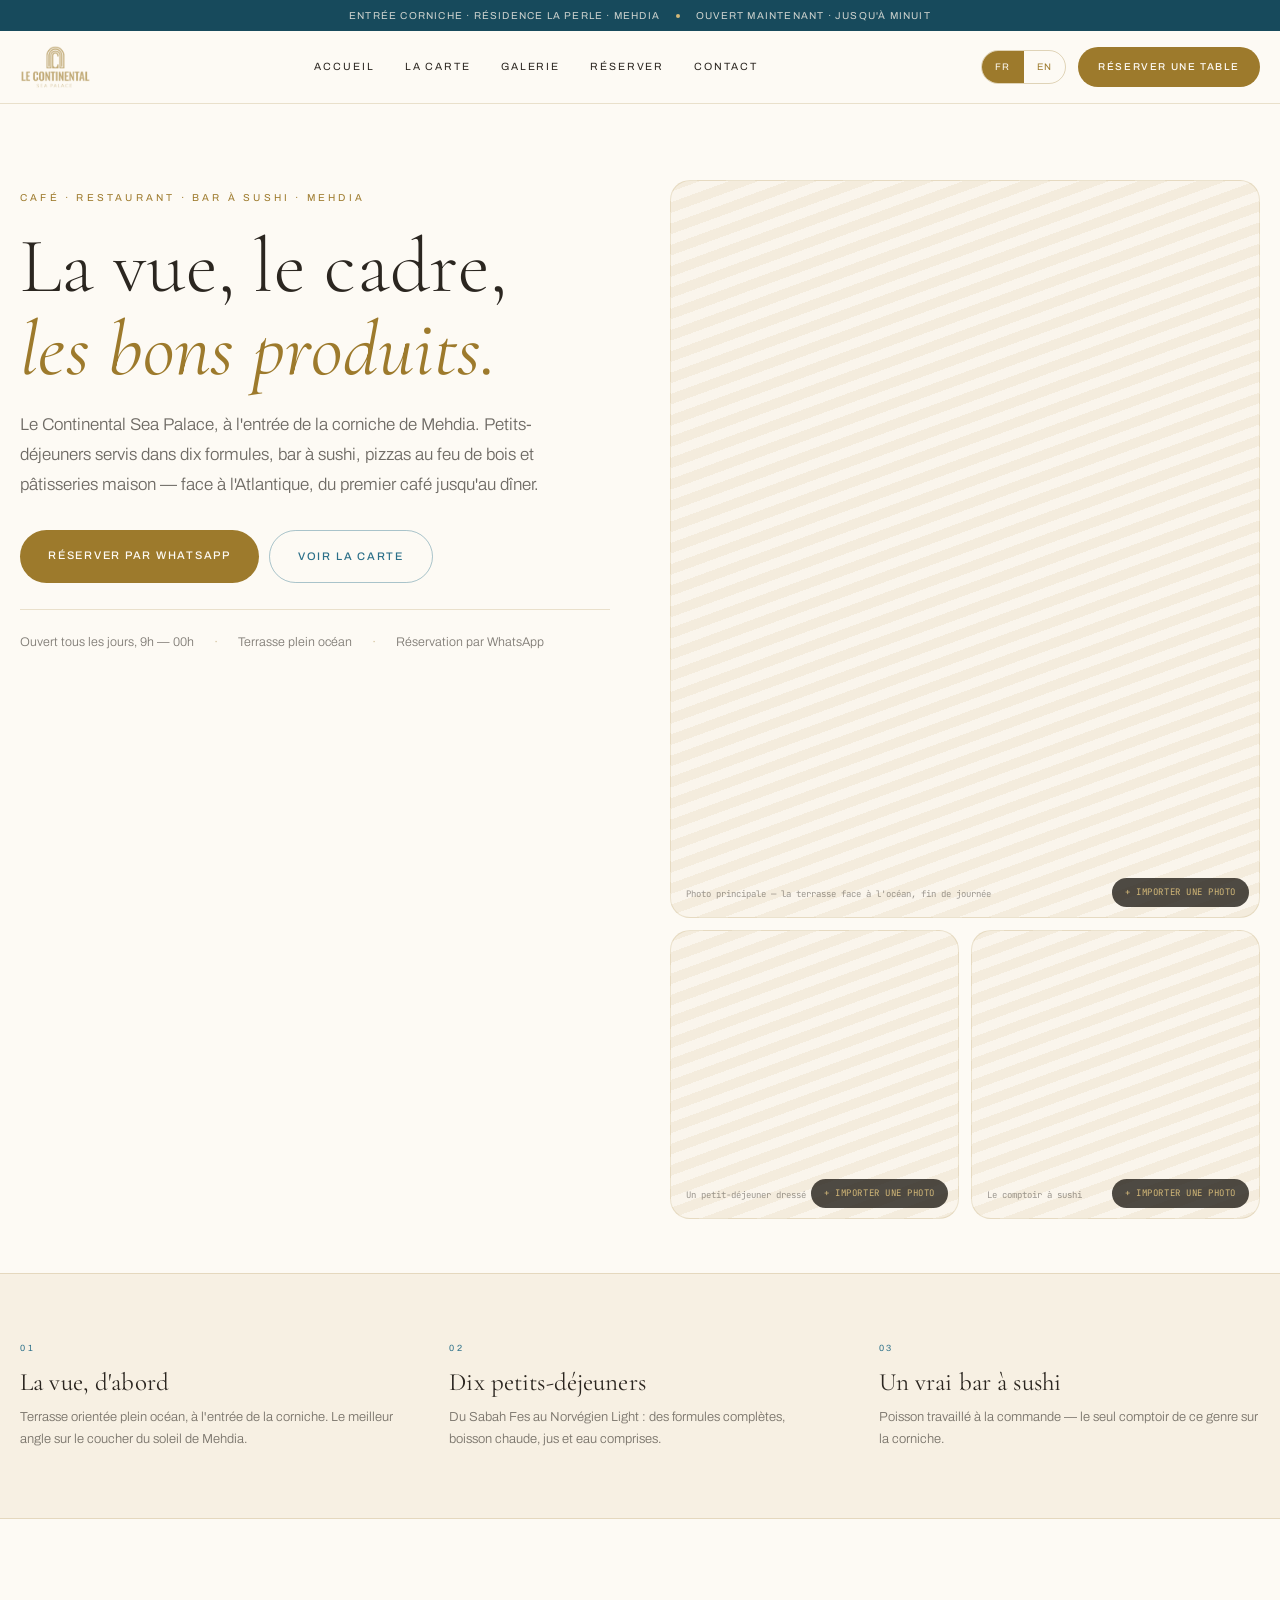
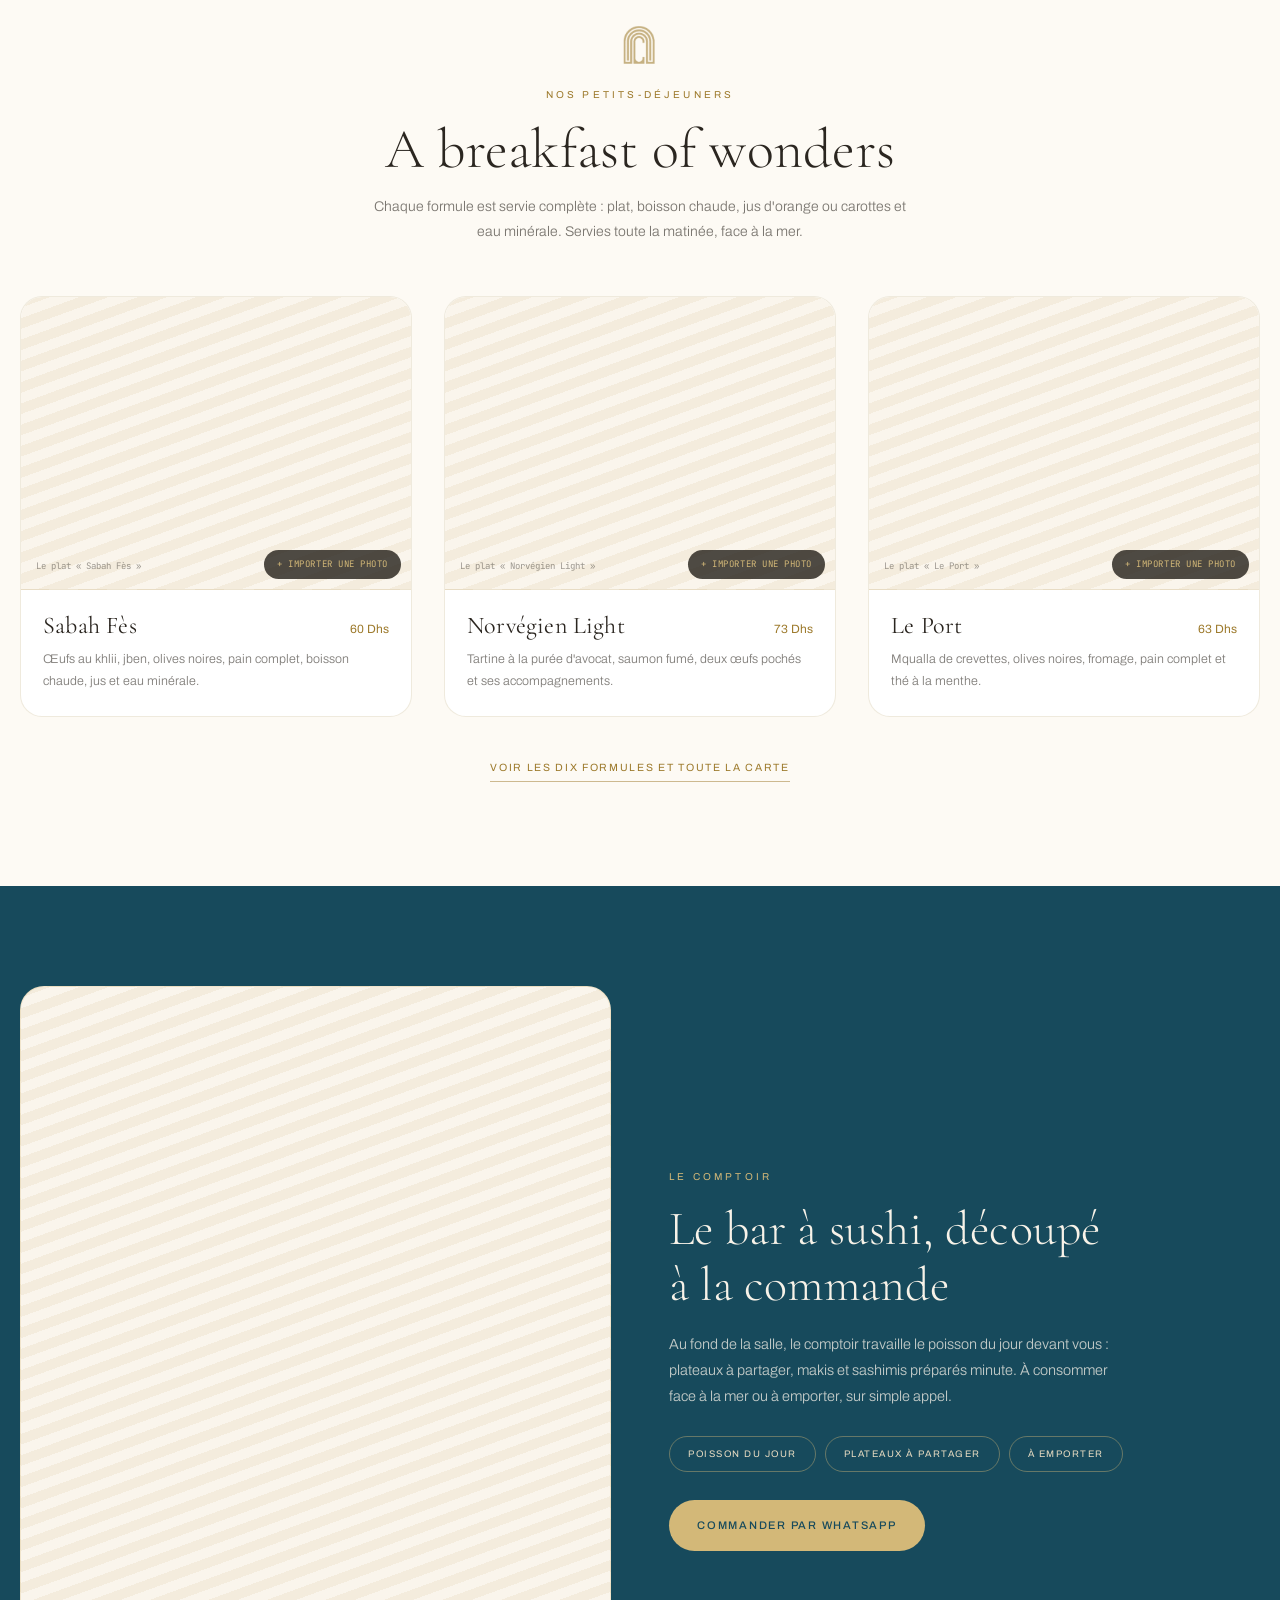
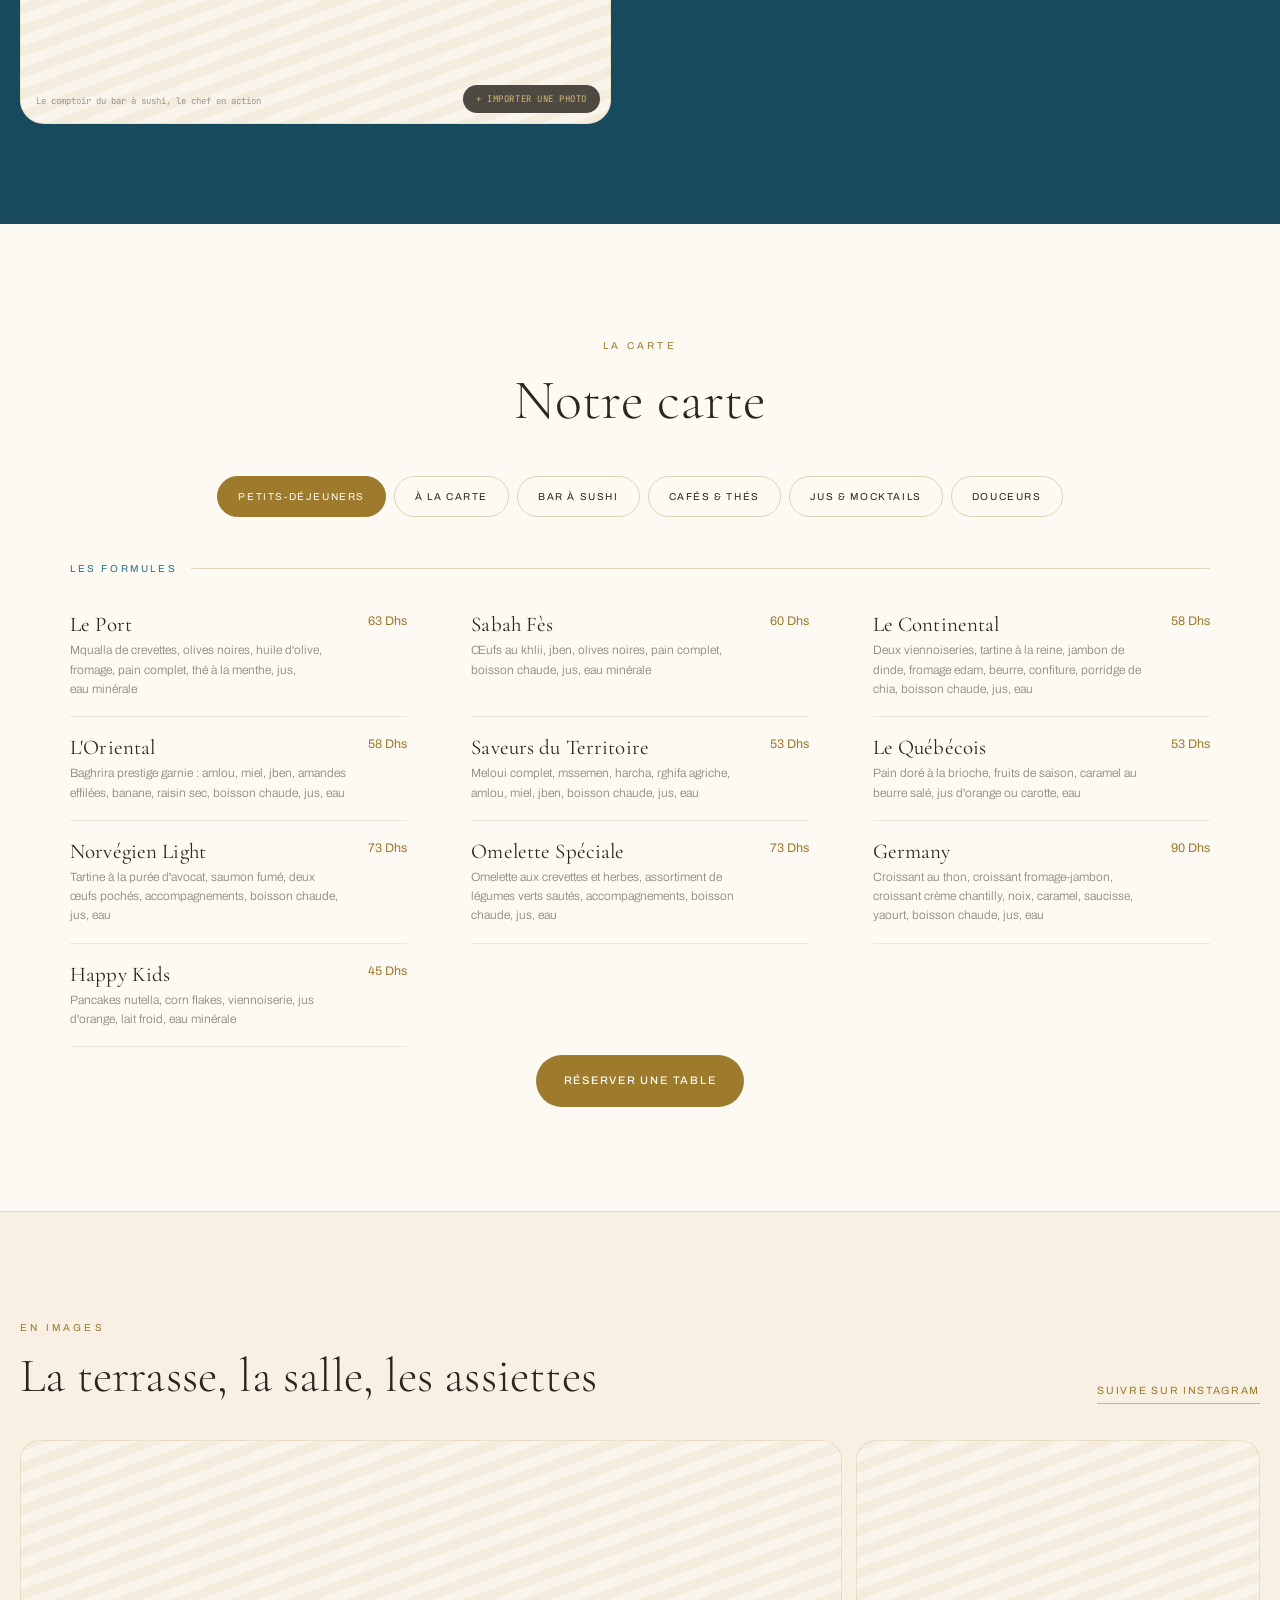
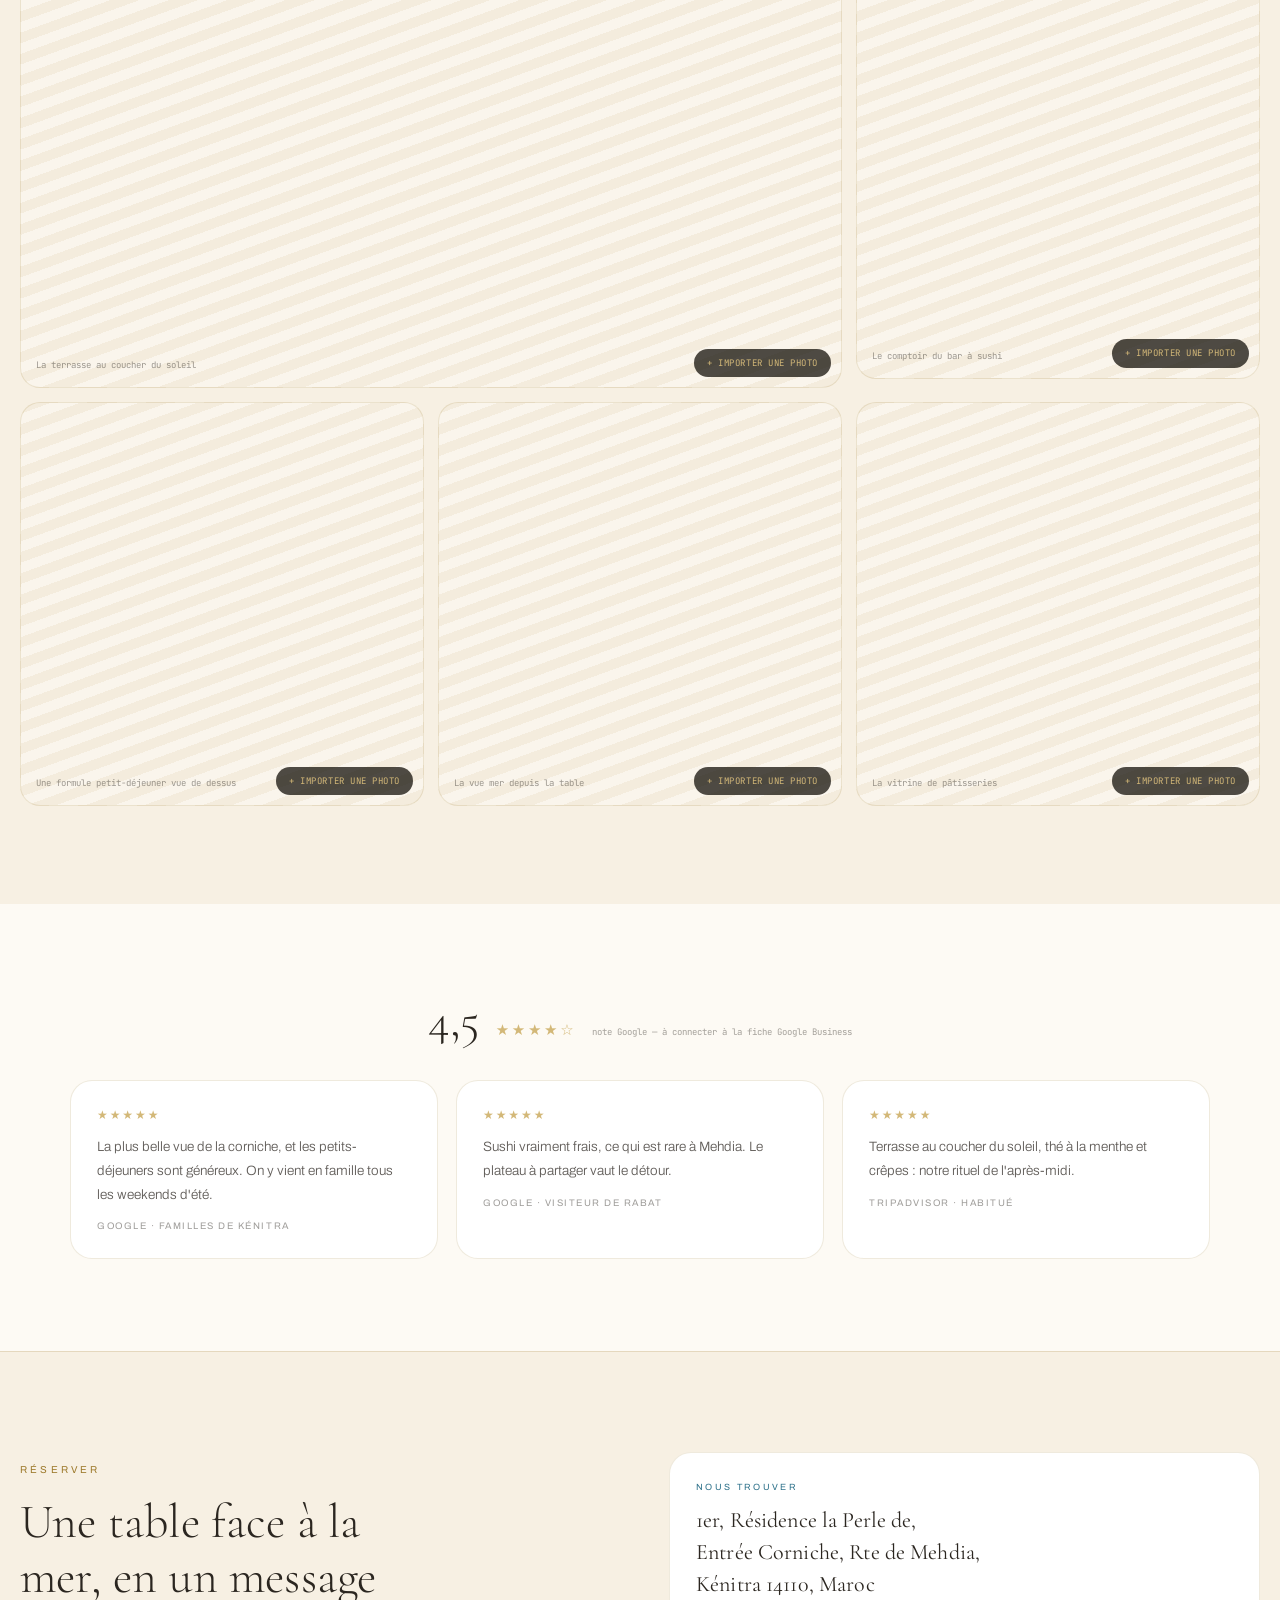
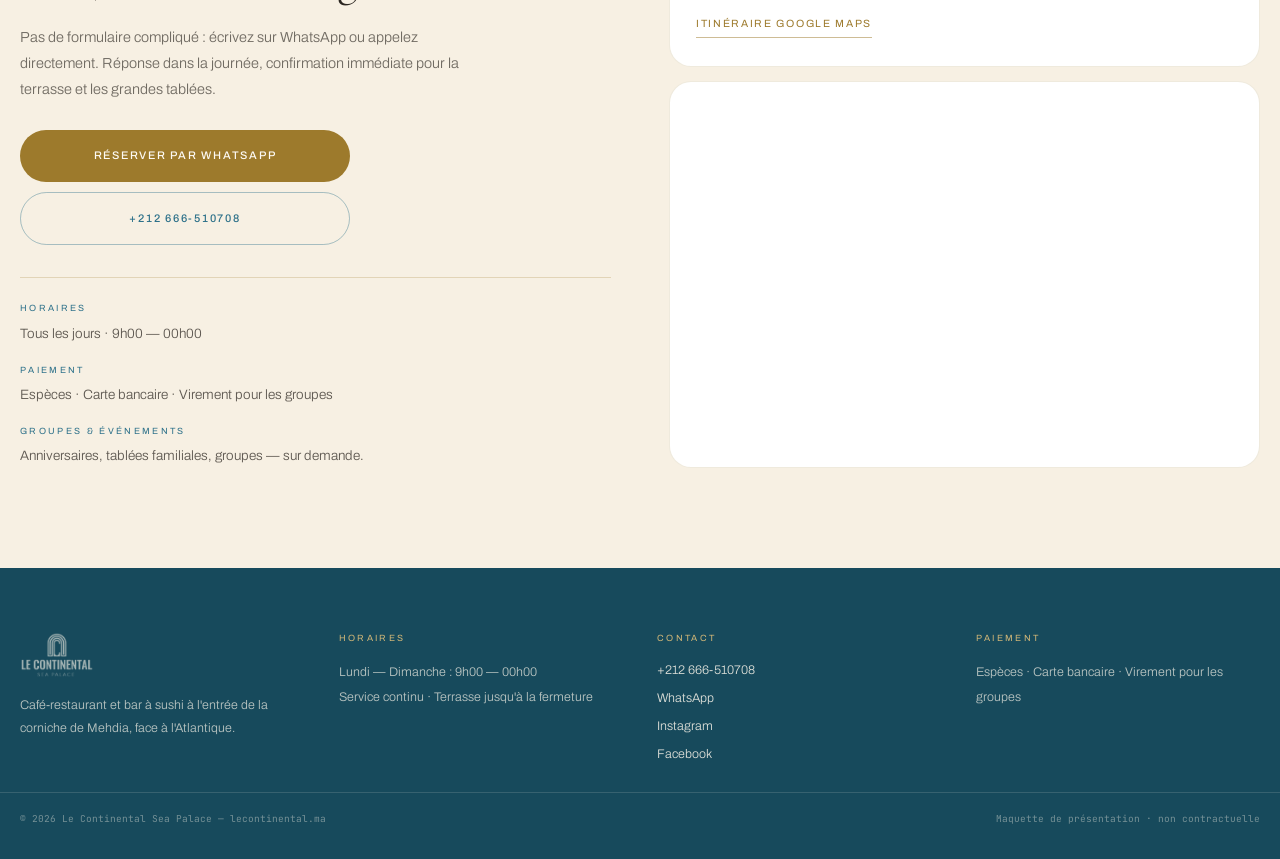
==== index.html @ db5ca29e "Add files via upload" ====
<!doctype html>
<html lang="fr" data-lang="fr">
<head>
<meta charset="utf-8">
<meta name="viewport" content="width=device-width, initial-scale=1">
<title>Le Continental Sea Palace — Restaurant &amp; bar à sushi, corniche de Mehdia</title>
<meta name="description" content="Café-restaurant et bar à sushi face à l'Atlantique, à l'entrée de la corniche de Mehdia (Kénitra). Dix formules petit-déjeuner, sushis, pizzas et pâtisseries maison. Réservation par WhatsApp ou téléphone.">
<link rel="canonical" href="https://lecontinental.ma/">
<link rel="alternate" hreflang="fr" href="https://lecontinental.ma/">
<link rel="alternate" hreflang="en" href="https://lecontinental.ma/en/">
<link rel="alternate" hreflang="x-default" href="https://lecontinental.ma/">

<link rel="icon" type="image/png" sizes="32x32" href="favicon-32.png">
<link rel="icon" type="image/png" sizes="16x16" href="favicon-16.png">
<link rel="apple-touch-icon" href="apple-touch-icon.png">

<meta property="og:type" content="website">
<meta property="og:site_name" content="Le Continental Sea Palace">
<meta property="og:title" content="Le Continental Sea Palace — Restaurant &amp; bar à sushi, corniche de Mehdia">
<meta property="og:description" content="Café-restaurant et bar à sushi face à l'Atlantique, à l'entrée de la corniche de Mehdia (Kénitra). Dix formules petit-déjeuner, sushis, pizzas et pâtisseries maison. Réservation par WhatsApp ou téléphone.">
<meta property="og:image" content="https://lecontinental.ma/og.jpg">
<meta property="og:image:width" content="1200">
<meta property="og:image:height" content="630">
<meta property="og:url" content="https://lecontinental.ma/">
<meta property="og:locale" content="fr_FR">
<meta name="twitter:card" content="summary_large_image">

<link rel="preconnect" href="https://fonts.googleapis.com">
<link rel="preconnect" href="https://fonts.gstatic.com" crossorigin>
<link href="https://fonts.googleapis.com/css2?family=Cormorant+Garamond:ital,wght@0,300;0,400;0,500;0,600;1,300;1,400&family=Archivo:wght@300;400;500;600&family=JetBrains+Mono:wght@400&display=swap" rel="stylesheet">

<link rel="stylesheet" href="css/style.css">

<script type="application/ld+json">{"@context":"https://schema.org","@type":"Restaurant","name":"Le Continental Sea Palace","image":"https://lecontinental.ma/og.jpg","telephone":"+212666510708","priceRange":"$$","servesCuisine":["Marocaine","Japonaise","Internationale"],"address":{"@type":"PostalAddress","streetAddress":"1er, Résidence la Perle de, Entrée Corniche, Rte de Mehdia","addressLocality":"Kénitra","postalCode":"14110","addressCountry":"MA"},"openingHoursSpecification":{"@type":"OpeningHoursSpecification","dayOfWeek":["Monday","Tuesday","Wednesday","Thursday","Friday","Saturday","Sunday"],"opens":"09:00","closes":"00:00"},"sameAs":["https://www.instagram.com/lecontinentalseapalace/","https://www.facebook.com/"],"hasMenu":"https://lecontinental.ma/#carte","url":"https://lecontinental.ma/"}</script>
</head>
<body>

<div class="topbar">
  <span>Entrée Corniche · Résidence la Perle · Mehdia</span>
  <span class="dot" aria-hidden="true"></span>
  <span id="open-badge">Tous les jours · 9h00 — 00h00</span>
</div>

<header class="site-header">
  <div class="wrap header-inner">
    <a href="#top" class="logo-link"><img src="assets/logo-lockup-gold.png" alt="Le Continental Sea Palace" width="220" height="44" class="logo-img"></a>
    <nav class="nav-desktop" aria-label="Navigation principale">
      <a href="#top">Accueil</a>
      <a href="#carte">La carte</a>
      <a href="#galerie">Galerie</a>
      <a href="#reservation">Réserver</a>
      <a href="#contact">Contact</a>
    </nav>
    <div class="header-actions">
      <div class="lang-switch" role="group" aria-label="Langue">
        <a href="/" class="lang-btn active" aria-current="page">FR</a>
        <a href="/en/" class="lang-btn">EN</a>
      </div>
      <a href="https://wa.me/212666510708?text=Bonjour%2C%20je%20souhaite%20r%C3%A9server%20une%20table%20au%20Continental%20Sea%20Palace." target="_blank" rel="noopener" class="btn btn-primary cta-desktop">Réserver une table</a>
      <button type="button" class="burger" id="burger-btn" aria-label="Menu" aria-expanded="false" aria-controls="mobile-nav">≡</button>
    </div>
  </div>
  <nav id="mobile-nav" class="mobile-nav" aria-label="Navigation mobile" hidden>
    <a href="#top" class="mobile-link">Accueil</a>
    <a href="#carte" class="mobile-link">La carte</a>
    <a href="#galerie" class="mobile-link">Galerie</a>
    <a href="#reservation" class="mobile-link">Réserver</a>
    <a href="#contact" class="mobile-link">Contact</a>
  </nav>
</header>
<main>

<section id="top" class="hero">
  <div class="wrap hero-grid">
    <div class="hero-copy">
      <p class="kicker">Café · Restaurant · Bar à sushi · Mehdia</p>
      <h1><span>La vue, le cadre,</span> <em>les bons produits.</em></h1>
      <p class="hero-sub">Le Continental Sea Palace, à l'entrée de la corniche de Mehdia. Petits-déjeuners servis dans dix formules, bar à sushi, pizzas au feu de bois et pâtisseries maison — face à l'Atlantique, du premier café jusqu'au dîner.</p>
      <div class="hero-ctas">
        <a href="https://wa.me/212666510708?text=Bonjour%2C%20je%20souhaite%20r%C3%A9server%20une%20table%20au%20Continental%20Sea%20Palace." target="_blank" rel="noopener" class="btn btn-primary">Réserver par WhatsApp</a>
        <a href="#carte" class="btn btn-ghost">Voir la carte</a>
      </div>
      <div class="hero-facts">
        <span>Ouvert tous les jours, 9h — 00h</span><span class="sep">·</span><span>Terrasse plein océan</span><span class="sep">·</span><span>Réservation par WhatsApp</span>
      </div>
    </div>
    <div class="hero-media">
      <div class="media-slot hero-media-main" style="aspect-ratio:4/5" data-slot-key="photos/hero-terrasse" data-caption="Photo principale — la terrasse face à l'océan, fin de journée"><span>Photo principale — la terrasse face à l'océan, fin de journée</span></div>
      <div class="hero-media-row">
        <div class="media-slot" data-slot-key="photos/hero-petit-dej" data-caption="Un petit-déjeuner dressé"><span>Un petit-déjeuner dressé</span></div>
        <div class="media-slot" data-slot-key="photos/hero-sushi" data-caption="Le comptoir à sushi"><span>Le comptoir à sushi</span></div>
      </div>
    </div>
  </div>
</section>

<section class="pillars">
  <div class="wrap pillars-grid">
    <div><div class="pillar-num">01</div><h3 class="pillar-title">La vue, d'abord</h3><p class="pillar-desc">Terrasse orientée plein océan, à l'entrée de la corniche. Le meilleur angle sur le coucher du soleil de Mehdia.</p></div>
    <div><div class="pillar-num">02</div><h3 class="pillar-title">Dix petits-déjeuners</h3><p class="pillar-desc">Du Sabah Fes au Norvégien Light : des formules complètes, boisson chaude, jus et eau comprises.</p></div>
    <div><div class="pillar-num">03</div><h3 class="pillar-title">Un vrai bar à sushi</h3><p class="pillar-desc">Poisson travaillé à la commande — le seul comptoir de ce genre sur la corniche.</p></div>
  </div>
</section>

<section class="breakfasts">
  <div class="wrap">
    <div class="section-head">
      <img src="assets/logo-mark-gold.png" alt="" width="66" height="48" class="mark">
      <p class="kicker">Nos petits-déjeuners</p>
      <h2>A breakfast of wonders</h2>
      <p class="section-sub">Chaque formule est servie complète : plat, boisson chaude, jus d'orange ou carottes et eau minérale. Servies toute la matinée, face à la mer.</p>
    </div>
    <div class="bf-grid">
      <div class="card bf-card">
        <div class="media-slot" data-slot-key="photos/petit-dej-sabah-fes" data-caption="Le plat « Sabah Fès »"><span>Le plat « Sabah Fès »</span></div>
        <div class="bf-body">
          <div class="bf-row"><h3 class="bf-name">Sabah Fès</h3><span class="bf-price">60 Dhs</span></div>
          <p class="bf-desc">Œufs au khlii, jben, olives noires, pain complet, boisson chaude, jus et eau minérale.</p>
        </div>
      </div>
      <div class="card bf-card">
        <div class="media-slot" data-slot-key="photos/petit-dej-norvegien" data-caption="Le plat « Norvégien Light »"><span>Le plat « Norvégien Light »</span></div>
        <div class="bf-body">
          <div class="bf-row"><h3 class="bf-name">Norvégien Light</h3><span class="bf-price">73 Dhs</span></div>
          <p class="bf-desc">Tartine à la purée d'avocat, saumon fumé, deux œufs pochés et ses accompagnements.</p>
        </div>
      </div>
      <div class="card bf-card">
        <div class="media-slot" data-slot-key="photos/petit-dej-le-port" data-caption="Le plat « Le Port »"><span>Le plat « Le Port »</span></div>
        <div class="bf-body">
          <div class="bf-row"><h3 class="bf-name">Le Port</h3><span class="bf-price">63 Dhs</span></div>
          <p class="bf-desc">Mqualla de crevettes, olives noires, fromage, pain complet et thé à la menthe.</p>
        </div>
      </div>
    </div>
    <div class="bf-cta-wrap"><a href="#carte" class="underline-link">Voir les dix formules et toute la carte</a></div>
  </div>
</section>

<section class="sushi">
  <div class="wrap sushi-grid">
    <div class="media-slot media-slot--on-blue sushi-media" data-slot-key="photos/sushi-comptoir" data-caption="Le comptoir du bar à sushi, le chef en action"><span>Le comptoir du bar à sushi, le chef en action</span></div>
    <div>
      <p class="kicker kicker-on-blue">Le comptoir</p>
      <h3 class="sushi-title">Le bar à sushi, découpé à la commande</h3>
      <p class="sushi-body">Au fond de la salle, le comptoir travaille le poisson du jour devant vous : plateaux à partager, makis et sashimis préparés minute. À consommer face à la mer ou à emporter, sur simple appel.</p>
      <div class="sushi-tags">
        <span class="chip">Poisson du jour</span>
        <span class="chip">Plateaux à partager</span>
        <span class="chip">À emporter</span>
      </div>
      <a href="https://wa.me/212666510708?text=Bonjour%2C%20je%20souhaite%20r%C3%A9server%20une%20table%20au%20Continental%20Sea%20Palace." target="_blank" rel="noopener" class="btn btn-on-blue">Commander par WhatsApp</a>
    </div>
  </div>
</section>

<section id="carte" class="menu">
  <div class="wrap-narrow">
    <div class="section-head">
      <p class="kicker">La carte</p>
      <h2>Notre carte</h2>
      
    </div>
    <div class="tabs" role="tablist" aria-label="Catégories de la carte">
      <button type="button" class="pill" role="tab" data-cat-btn="dej" aria-selected="true" aria-controls="panel-dej" id="tab-dej">Petits-déjeuners</button>
      <button type="button" class="pill" role="tab" data-cat-btn="carte" aria-selected="false" aria-controls="panel-carte" id="tab-carte">À la carte</button>
      <button type="button" class="pill" role="tab" data-cat-btn="sushi" aria-selected="false" aria-controls="panel-sushi" id="tab-sushi">Bar à sushi</button>
      <button type="button" class="pill" role="tab" data-cat-btn="cafe" aria-selected="false" aria-controls="panel-cafe" id="tab-cafe">Cafés &amp; thés</button>
      <button type="button" class="pill" role="tab" data-cat-btn="jus" aria-selected="false" aria-controls="panel-jus" id="tab-jus">Jus &amp; mocktails</button>
      <button type="button" class="pill" role="tab" data-cat-btn="sucre" aria-selected="false" aria-controls="panel-sucre" id="tab-sucre">Douceurs</button>
    </div>
    <div class="menu-panel" data-cat-panel="dej" role="tabpanel" id="panel-dej" aria-labelledby="tab-dej">
        <div class="menu-group">
          <div class="menu-group-head"><div class="menu-group-title">Les formules</div><div class="menu-group-rule"></div></div>
          <div class="menu-items">
          <div class="menu-item">
            <div>
              <div class="menu-item-name">Le Port</div>
              <div class="menu-item-desc">Mqualla de crevettes, olives noires, huile d'olive, fromage, pain complet, thé à la menthe, jus, eau minérale</div>
            </div>
            <div class="menu-item-price">63 Dhs</div>
          </div>
          <div class="menu-item">
            <div>
              <div class="menu-item-name">Sabah Fès</div>
              <div class="menu-item-desc">Œufs au khlii, jben, olives noires, pain complet, boisson chaude, jus, eau minérale</div>
            </div>
            <div class="menu-item-price">60 Dhs</div>
          </div>
          <div class="menu-item">
            <div>
              <div class="menu-item-name">Le Continental</div>
              <div class="menu-item-desc">Deux viennoiseries, tartine à la reine, jambon de dinde, fromage edam, beurre, confiture, porridge de chia, boisson chaude, jus, eau</div>
            </div>
            <div class="menu-item-price">58 Dhs</div>
          </div>
          <div class="menu-item">
            <div>
              <div class="menu-item-name">L'Oriental</div>
              <div class="menu-item-desc">Baghrira prestige garnie : amlou, miel, jben, amandes effilées, banane, raisin sec, boisson chaude, jus, eau</div>
            </div>
            <div class="menu-item-price">58 Dhs</div>
          </div>
          <div class="menu-item">
            <div>
              <div class="menu-item-name">Saveurs du Territoire</div>
              <div class="menu-item-desc">Meloui complet, mssemen, harcha, rghifa agriche, amlou, miel, jben, boisson chaude, jus, eau</div>
            </div>
            <div class="menu-item-price">53 Dhs</div>
          </div>
          <div class="menu-item">
            <div>
              <div class="menu-item-name">Le Québécois</div>
              <div class="menu-item-desc">Pain doré à la brioche, fruits de saison, caramel au beurre salé, jus d'orange ou carotte, eau</div>
            </div>
            <div class="menu-item-price">53 Dhs</div>
          </div>
          <div class="menu-item">
            <div>
              <div class="menu-item-name">Norvégien Light</div>
              <div class="menu-item-desc">Tartine à la purée d'avocat, saumon fumé, deux œufs pochés, accompagnements, boisson chaude, jus, eau</div>
            </div>
            <div class="menu-item-price">73 Dhs</div>
          </div>
          <div class="menu-item">
            <div>
              <div class="menu-item-name">Omelette Spéciale</div>
              <div class="menu-item-desc">Omelette aux crevettes et herbes, assortiment de légumes verts sautés, accompagnements, boisson chaude, jus, eau</div>
            </div>
            <div class="menu-item-price">73 Dhs</div>
          </div>
          <div class="menu-item">
            <div>
              <div class="menu-item-name">Germany</div>
              <div class="menu-item-desc">Croissant au thon, croissant fromage-jambon, croissant crème chantilly, noix, caramel, saucisse, yaourt, boisson chaude, jus, eau</div>
            </div>
            <div class="menu-item-price">90 Dhs</div>
          </div>
          <div class="menu-item">
            <div>
              <div class="menu-item-name">Happy Kids</div>
              <div class="menu-item-desc">Pancakes nutella, corn flakes, viennoiserie, jus d'orange, lait froid, eau minérale</div>
            </div>
            <div class="menu-item-price">45 Dhs</div>
          </div>
          </div>
          
        </div>
      </div>
      <div class="menu-panel" data-cat-panel="carte" role="tabpanel" id="panel-carte" aria-labelledby="tab-carte" hidden>
        <div class="menu-group">
          <div class="menu-group-head"><div class="menu-group-title">À la carte</div><div class="menu-group-rule"></div></div>
          <div class="menu-items">
          <div class="menu-item">
            <div>
              <div class="menu-item-name">Assiette marocaine</div>
              
            </div>
            <div class="menu-item-price">30 Dhs</div>
          </div>
          <div class="menu-item">
            <div>
              <div class="menu-item-name">Omelette au fromage et champignons</div>
              
            </div>
            <div class="menu-item-price">30 Dhs</div>
          </div>
          <div class="menu-item">
            <div>
              <div class="menu-item-name">Croque-monsieur</div>
              
            </div>
            <div class="menu-item-price">35 Dhs</div>
          </div>
          <div class="menu-item">
            <div>
              <div class="menu-item-name">Bol d'énergie chia aux fruits de saison</div>
              
            </div>
            <div class="menu-item-price">35 Dhs</div>
          </div>
          <div class="menu-item">
            <div>
              <div class="menu-item-name">Omelette au khlii</div>
              
            </div>
            <div class="menu-item-price">40 Dhs</div>
          </div>
          <div class="menu-item">
            <div>
              <div class="menu-item-name">Baghrir prestige</div>
              
            </div>
            <div class="menu-item-price">40 Dhs</div>
          </div>
          </div>
          
        </div>
      </div>
      <div class="menu-panel" data-cat-panel="sushi" role="tabpanel" id="panel-sushi" aria-labelledby="tab-sushi" hidden>
        <div class="menu-group">
          <div class="menu-group-head"><div class="menu-group-title">Bar à sushi</div><div class="menu-group-rule"></div></div>
          <div class="menu-items">
          
          </div>
          <div class="menu-note">Carte sushi à récupérer auprès de la maison — la structure de la page est prête, il suffira d'ajouter les plats et les prix.</div>
        </div>
      </div>
      <div class="menu-panel" data-cat-panel="cafe" role="tabpanel" id="panel-cafe" aria-labelledby="tab-cafe" hidden>
        <div class="menu-group">
          <div class="menu-group-head"><div class="menu-group-title">Les classiques</div><div class="menu-group-rule"></div></div>
          <div class="menu-items">
          <div class="menu-item">
            <div>
              <div class="menu-item-name">Espresso</div>
              
            </div>
            <div class="menu-item-price">25 Dhs</div>
          </div>
          <div class="menu-item">
            <div>
              <div class="menu-item-name">Café américain</div>
              
            </div>
            <div class="menu-item-price">28 Dhs</div>
          </div>
          <div class="menu-item">
            <div>
              <div class="menu-item-name">Nespresso</div>
              
            </div>
            <div class="menu-item-price">30 Dhs</div>
          </div>
          <div class="menu-item">
            <div>
              <div class="menu-item-name">Double espresso</div>
              
            </div>
            <div class="menu-item-price">30 Dhs</div>
          </div>
          <div class="menu-item">
            <div>
              <div class="menu-item-name">Café crème</div>
              
            </div>
            <div class="menu-item-price">30 Dhs</div>
          </div>
          <div class="menu-item">
            <div>
              <div class="menu-item-name">Café latté</div>
              
            </div>
            <div class="menu-item-price">32 Dhs</div>
          </div>
          <div class="menu-item">
            <div>
              <div class="menu-item-name">Cappuccino</div>
              
            </div>
            <div class="menu-item-price">35 Dhs</div>
          </div>
          <div class="menu-item">
            <div>
              <div class="menu-item-name">Chocolat chaud</div>
              
            </div>
            <div class="menu-item-price">35 Dhs</div>
          </div>
          <div class="menu-item">
            <div>
              <div class="menu-item-name">Cappuccino viennois</div>
              
            </div>
            <div class="menu-item-price">40 Dhs</div>
          </div>
          <div class="menu-item">
            <div>
              <div class="menu-item-name">Chocolat viennois</div>
              
            </div>
            <div class="menu-item-price">40 Dhs</div>
          </div>
          <div class="menu-item">
            <div>
              <div class="menu-item-name">Double nespresso</div>
              
            </div>
            <div class="menu-item-price">40 Dhs</div>
          </div>
          <div class="menu-item">
            <div>
              <div class="menu-item-name">Chocolat fondue</div>
              
            </div>
            <div class="menu-item-price">50 Dhs</div>
          </div>
          </div>
          
        </div>
        <div class="menu-group">
          <div class="menu-group-head"><div class="menu-group-title">Thés et infusions</div><div class="menu-group-rule"></div></div>
          <div class="menu-items">
          <div class="menu-item">
            <div>
              <div class="menu-item-name">Thé marocain</div>
              
            </div>
            <div class="menu-item-price">25 Dhs</div>
          </div>
          <div class="menu-item">
            <div>
              <div class="menu-item-name">Thé noir citron</div>
              
            </div>
            <div class="menu-item-price">27 Dhs</div>
          </div>
          <div class="menu-item">
            <div>
              <div class="menu-item-name">Thé tchaba</div>
              
            </div>
            <div class="menu-item-price">35 Dhs</div>
          </div>
          <div class="menu-item">
            <div>
              <div class="menu-item-name">Verveine</div>
              
            </div>
            <div class="menu-item-price">25 Dhs</div>
          </div>
          </div>
          
        </div>
        <div class="menu-group">
          <div class="menu-group-head"><div class="menu-group-title">Iced coffee</div><div class="menu-group-rule"></div></div>
          <div class="menu-items">
          <div class="menu-item">
            <div>
              <div class="menu-item-name">Iced coffee</div>
              <div class="menu-item-desc">Dose d'espresso et coup de glaçons</div>
            </div>
            <div class="menu-item-price">35 Dhs</div>
          </div>
          <div class="menu-item">
            <div>
              <div class="menu-item-name">Iced coffee aromatisé</div>
              <div class="menu-item-desc">Vanille ou caramel</div>
            </div>
            <div class="menu-item-price">42 Dhs</div>
          </div>
          <div class="menu-item">
            <div>
              <div class="menu-item-name">Iced latté</div>
              <div class="menu-item-desc">Lait, dose d'espresso et glaçons</div>
            </div>
            <div class="menu-item-price">42 Dhs</div>
          </div>
          <div class="menu-item">
            <div>
              <div class="menu-item-name">Iced latté aromatisé</div>
              <div class="menu-item-desc">Vanille ou caramel</div>
            </div>
            <div class="menu-item-price">47 Dhs</div>
          </div>
          </div>
          
        </div>
        <div class="menu-group">
          <div class="menu-group-head"><div class="menu-group-title">Nos boissons</div><div class="menu-group-rule"></div></div>
          <div class="menu-items">
          <div class="menu-item">
            <div>
              <div class="menu-item-name">Soda</div>
              
            </div>
            <div class="menu-item-price">20 Dhs</div>
          </div>
          <div class="menu-item">
            <div>
              <div class="menu-item-name">Orangina</div>
              
            </div>
            <div class="menu-item-price">25 Dhs</div>
          </div>
          <div class="menu-item">
            <div>
              <div class="menu-item-name">Boisson énergétique</div>
              
            </div>
            <div class="menu-item-price">45 Dhs</div>
          </div>
          <div class="menu-item">
            <div>
              <div class="menu-item-name">Oulmès</div>
              
            </div>
            <div class="menu-item-price">18 Dhs</div>
          </div>
          <div class="menu-item">
            <div>
              <div class="menu-item-name">Oulmès 75 cl</div>
              
            </div>
            <div class="menu-item-price">30 Dhs</div>
          </div>
          <div class="menu-item">
            <div>
              <div class="menu-item-name">Eau minérale 50 cl</div>
              
            </div>
            <div class="menu-item-price">20 Dhs</div>
          </div>
          <div class="menu-item">
            <div>
              <div class="menu-item-name">Eau minérale 75 cl</div>
              
            </div>
            <div class="menu-item-price">28 Dhs</div>
          </div>
          </div>
          
        </div>
      </div>
      <div class="menu-panel" data-cat-panel="jus" role="tabpanel" id="panel-jus" aria-labelledby="tab-jus" hidden>
        <div class="menu-group">
          <div class="menu-group-head"><div class="menu-group-title">Fraîcheur — jus pressés</div><div class="menu-group-rule"></div></div>
          <div class="menu-items">
          <div class="menu-item">
            <div>
              <div class="menu-item-name">Jus de citron</div>
              
            </div>
            <div class="menu-item-price">30 Dhs</div>
          </div>
          <div class="menu-item">
            <div>
              <div class="menu-item-name">Jus d'orange</div>
              
            </div>
            <div class="menu-item-price">30 Dhs</div>
          </div>
          <div class="menu-item">
            <div>
              <div class="menu-item-name">Jus de carottes</div>
              
            </div>
            <div class="menu-item-price">30 Dhs</div>
          </div>
          <div class="menu-item">
            <div>
              <div class="menu-item-name">Jus de banane</div>
              
            </div>
            <div class="menu-item-price">33 Dhs</div>
          </div>
          <div class="menu-item">
            <div>
              <div class="menu-item-name">Jus de pomme</div>
              
            </div>
            <div class="menu-item-price">33 Dhs</div>
          </div>
          <div class="menu-item">
            <div>
              <div class="menu-item-name">Jus de fraises</div>
              
            </div>
            <div class="menu-item-price">35 Dhs</div>
          </div>
          <div class="menu-item">
            <div>
              <div class="menu-item-name">Jus de kiwi</div>
              
            </div>
            <div class="menu-item-price">40 Dhs</div>
          </div>
          <div class="menu-item">
            <div>
              <div class="menu-item-name">Jus de mangue</div>
              
            </div>
            <div class="menu-item-price">40 Dhs</div>
          </div>
          <div class="menu-item">
            <div>
              <div class="menu-item-name">Jus d'ananas</div>
              
            </div>
            <div class="menu-item-price">40 Dhs</div>
          </div>
          <div class="menu-item">
            <div>
              <div class="menu-item-name">Jus d'avocat</div>
              
            </div>
            <div class="menu-item-price">40 Dhs</div>
          </div>
          <div class="menu-item">
            <div>
              <div class="menu-item-name">Jus de myrtille</div>
              
            </div>
            <div class="menu-item-price">45 Dhs</div>
          </div>
          <div class="menu-item">
            <div>
              <div class="menu-item-name">Jus de framboise</div>
              
            </div>
            <div class="menu-item-price">45 Dhs</div>
          </div>
          </div>
          
        </div>
        <div class="menu-group">
          <div class="menu-group-head"><div class="menu-group-title">Escale exotique</div><div class="menu-group-rule"></div></div>
          <div class="menu-items">
          <div class="menu-item">
            <div>
              <div class="menu-item-name">Traditionnel</div>
              <div class="menu-item-desc">Oranges, carottes, eau de fleur d'oranger</div>
            </div>
            <div class="menu-item-price">50 Dhs</div>
          </div>
          <div class="menu-item">
            <div>
              <div class="menu-item-name">Exotique</div>
              <div class="menu-item-desc">Oranges, ananas, mangue</div>
            </div>
            <div class="menu-item-price">55 Dhs</div>
          </div>
          <div class="menu-item">
            <div>
              <div class="menu-item-name">Piña colada</div>
              <div class="menu-item-desc">Lait de coco, jus d'ananas</div>
            </div>
            <div class="menu-item-price">55 Dhs</div>
          </div>
          <div class="menu-item">
            <div>
              <div class="menu-item-name">Hawaï</div>
              <div class="menu-item-desc">Ananas, fruits de la passion, arôme bleu</div>
            </div>
            <div class="menu-item-price">65 Dhs</div>
          </div>
          <div class="menu-item">
            <div>
              <div class="menu-item-name">Maui</div>
              <div class="menu-item-desc">Pêche, ananas, pistache, lait de coco, menthe</div>
            </div>
            <div class="menu-item-price">65 Dhs</div>
          </div>
          <div class="menu-item">
            <div>
              <div class="menu-item-name">Panaché Le Continental</div>
              
            </div>
            <div class="menu-item-price">70 Dhs</div>
          </div>
          </div>
          
        </div>
        <div class="menu-group">
          <div class="menu-group-head"><div class="menu-group-title">Nos mojitos</div><div class="menu-group-rule"></div></div>
          <div class="menu-items">
          <div class="menu-item">
            <div>
              <div class="menu-item-name">Classic mojito</div>
              
            </div>
            <div class="menu-item-price">40 Dhs</div>
          </div>
          <div class="menu-item">
            <div>
              <div class="menu-item-name">Red mojito</div>
              
            </div>
            <div class="menu-item-price">45 Dhs</div>
          </div>
          <div class="menu-item">
            <div>
              <div class="menu-item-name">Green mojito</div>
              
            </div>
            <div class="menu-item-price">45 Dhs</div>
          </div>
          <div class="menu-item">
            <div>
              <div class="menu-item-name">Mojito tropical</div>
              
            </div>
            <div class="menu-item-price">50 Dhs</div>
          </div>
          <div class="menu-item">
            <div>
              <div class="menu-item-name">Mojito Red Bull</div>
              
            </div>
            <div class="menu-item-price">60 Dhs</div>
          </div>
          </div>
          
        </div>
        <div class="menu-group">
          <div class="menu-group-head"><div class="menu-group-title">Pause fraîcheur</div><div class="menu-group-rule"></div></div>
          <div class="menu-items">
          <div class="menu-item">
            <div>
              <div class="menu-item-name">Sunrise</div>
              <div class="menu-item-desc">Betterave, pomme, carottes, orange</div>
            </div>
            <div class="menu-item-price">50 Dhs</div>
          </div>
          <div class="menu-item">
            <div>
              <div class="menu-item-name">Green tropical</div>
              <div class="menu-item-desc">Pomme verte, kiwi, citron, iceberg, céleri</div>
            </div>
            <div class="menu-item-price">55 Dhs</div>
          </div>
          <div class="menu-item">
            <div>
              <div class="menu-item-name">Booster</div>
              
            </div>
            <div class="menu-item-price">60 Dhs</div>
          </div>
          </div>
          
        </div>
      </div>
      <div class="menu-panel" data-cat-panel="sucre" role="tabpanel" id="panel-sucre" aria-labelledby="tab-sucre" hidden>
        <div class="menu-group">
          <div class="menu-group-head"><div class="menu-group-title">Crêpes &amp; gaufres</div><div class="menu-group-rule"></div></div>
          <div class="menu-items">
          <div class="menu-item">
            <div>
              <div class="menu-item-name">Nutella ou caramel</div>
              
            </div>
            <div class="menu-item-price">35 Dhs</div>
          </div>
          <div class="menu-item">
            <div>
              <div class="menu-item-name">Nutella banane</div>
              
            </div>
            <div class="menu-item-price">40 Dhs</div>
          </div>
          <div class="menu-item">
            <div>
              <div class="menu-item-name">Nutella aux amandes</div>
              
            </div>
            <div class="menu-item-price">45 Dhs</div>
          </div>
          <div class="menu-item">
            <div>
              <div class="menu-item-name">Miel et noix</div>
              
            </div>
            <div class="menu-item-price">45 Dhs</div>
          </div>
          <div class="menu-item">
            <div>
              <div class="menu-item-name">Trois saveurs chocolatées</div>
              
            </div>
            <div class="menu-item-price">45 Dhs</div>
          </div>
          <div class="menu-item">
            <div>
              <div class="menu-item-name">Nutella Oreo</div>
              
            </div>
            <div class="menu-item-price">50 Dhs</div>
          </div>
          <div class="menu-item">
            <div>
              <div class="menu-item-name">Caramel Lotus</div>
              
            </div>
            <div class="menu-item-price">50 Dhs</div>
          </div>
          <div class="menu-item">
            <div>
              <div class="menu-item-name">Crêpe Speculoos</div>
              <div class="menu-item-desc">Trois saveurs chocolatées, biscuit Lotus, boule de glace au choix</div>
            </div>
            <div class="menu-item-price">65 Dhs</div>
          </div>
          <div class="menu-item">
            <div>
              <div class="menu-item-name">Crêpe Le Continental</div>
              <div class="menu-item-desc">Crème cheese, saveurs fruitées, boule de glace, crème fouettée vanillée</div>
            </div>
            <div class="menu-item-price">70 Dhs</div>
          </div>
          <div class="menu-item">
            <div>
              <div class="menu-item-name">Crêpe chocolat brownie-banane</div>
              <div class="menu-item-desc">Brownie, banane, crème cheese, chocolat au lait, blanc et noir, boule de glace</div>
            </div>
            <div class="menu-item-price">80 Dhs</div>
          </div>
          </div>
          
        </div>
        <div class="menu-group">
          <div class="menu-group-head"><div class="menu-group-title">Milkshakes &amp; freakshakes</div><div class="menu-group-rule"></div></div>
          <div class="menu-items">
          <div class="menu-item">
            <div>
              <div class="menu-item-name">Milkshake au choix</div>
              
            </div>
            <div class="menu-item-price">50 Dhs</div>
          </div>
          <div class="menu-item">
            <div>
              <div class="menu-item-name">Orangeshake au choix</div>
              
            </div>
            <div class="menu-item-price">55 Dhs</div>
          </div>
          <div class="menu-item">
            <div>
              <div class="menu-item-name">Oreo freakshake</div>
              
            </div>
            <div class="menu-item-price">60 Dhs</div>
          </div>
          <div class="menu-item">
            <div>
              <div class="menu-item-name">Lotus Biscoff freakshake</div>
              
            </div>
            <div class="menu-item-price">65 Dhs</div>
          </div>
          <div class="menu-item">
            <div>
              <div class="menu-item-name">Disney freakshake</div>
              
            </div>
            <div class="menu-item-price">65 Dhs</div>
          </div>
          <div class="menu-item">
            <div>
              <div class="menu-item-name">Berry freakshake</div>
              
            </div>
            <div class="menu-item-price">65 Dhs</div>
          </div>
          <div class="menu-item">
            <div>
              <div class="menu-item-name">Le Continental freakshake</div>
              
            </div>
            <div class="menu-item-price">70 Dhs</div>
          </div>
          </div>
          
        </div>
      </div>
    <div class="menu-cta-wrap"><a href="https://wa.me/212666510708?text=Bonjour%2C%20je%20souhaite%20r%C3%A9server%20une%20table%20au%20Continental%20Sea%20Palace." target="_blank" rel="noopener" class="btn btn-primary">Réserver une table</a></div>
  </div>
</section>

<section id="galerie" class="gallery">
  <div class="wrap">
    <div class="gallery-head">
      <div><p class="kicker">En images</p><h3>La terrasse, la salle, les assiettes</h3></div>
      <a href="https://www.instagram.com/lecontinentalseapalace/" target="_blank" rel="noopener" class="underline-link">Suivre sur Instagram</a>
    </div>
    <div class="gallery-grid">
      <div class="media-slot gal-wide" style="aspect-ratio:3/2" data-slot-key="photos/galerie/01" data-caption="La terrasse au coucher du soleil"><span>La terrasse au coucher du soleil</span></div>
      <div class="media-slot gal-tall" style="aspect-ratio:3/4" data-slot-key="photos/galerie/02" data-caption="Le comptoir du bar à sushi"><span>Le comptoir du bar à sushi</span></div>
      <div class="media-slot gal-square" style="aspect-ratio:1/1" data-slot-key="photos/galerie/03" data-caption="Une formule petit-déjeuner vue de dessus"><span>Une formule petit-déjeuner vue de dessus</span></div>
      <div class="media-slot gal-square" style="aspect-ratio:1/1" data-slot-key="photos/galerie/04" data-caption="La vue mer depuis la table"><span>La vue mer depuis la table</span></div>
      <div class="media-slot gal-square" style="aspect-ratio:1/1" data-slot-key="photos/galerie/05" data-caption="La vitrine de pâtisseries"><span>La vitrine de pâtisseries</span></div>
    </div>
  </div>
</section>

<section class="reviews">
  <div class="wrap-narrow">
    <div class="reviews-head">
      <div class="rating-num">4,5</div>
      <div class="stars">★★★★☆</div>
      <div class="rating-note">note Google — à connecter à la fiche Google Business</div>
    </div>
    <div class="reviews-grid">
      <div class="card review-card">
        <div class="stars stars-sm">★★★★★</div>
        <p class="review-text">La plus belle vue de la corniche, et les petits-déjeuners sont généreux. On y vient en famille tous les weekends d'été.</p>
        <div class="review-who">Google · Familles de Kénitra</div>
      </div>
      <div class="card review-card">
        <div class="stars stars-sm">★★★★★</div>
        <p class="review-text">Sushi vraiment frais, ce qui est rare à Mehdia. Le plateau à partager vaut le détour.</p>
        <div class="review-who">Google · Visiteur de Rabat</div>
      </div>
      <div class="card review-card">
        <div class="stars stars-sm">★★★★★</div>
        <p class="review-text">Terrasse au coucher du soleil, thé à la menthe et crêpes : notre rituel de l'après-midi.</p>
        <div class="review-who">Tripadvisor · Habitué</div>
      </div>
    </div>
  </div>
</section>

<section id="reservation" class="booking">
  <div class="wrap booking-grid">
    <div class="booking-copy">
      <p class="kicker">Réserver</p>
      <h3>Une table face à la mer, en un message</h3>
      <p class="booking-body">Pas de formulaire compliqué : écrivez sur WhatsApp ou appelez directement. Réponse dans la journée, confirmation immédiate pour la terrasse et les grandes tablées.</p>
      <div class="booking-ctas">
        <a href="https://wa.me/212666510708?text=Bonjour%2C%20je%20souhaite%20r%C3%A9server%20une%20table%20au%20Continental%20Sea%20Palace." target="_blank" rel="noopener" class="btn btn-primary booking-btn">Réserver par WhatsApp</a>
        <a href="tel:+212666510708" class="btn btn-ghost booking-btn">+212 666-510708</a>
      </div>
      <div class="booking-info">
        <div><div class="label">Horaires</div><div class="booking-value">Tous les jours · 9h00 — 00h00</div></div>
        <div><div class="label">Paiement</div><div class="booking-value">Espèces · Carte bancaire · Virement pour les groupes</div></div>
        <div><div class="label">Groupes &amp; événements</div><div class="booking-value">Anniversaires, tablées familiales, groupes — sur demande.</div></div>
      </div>
    </div>
    <div id="contact" class="booking-contact">
      <div class="card address-card">
        <div class="label">Nous trouver</div>
        <div class="address-lines">1er, Résidence la Perle de,<br>Entrée Corniche, Rte de Mehdia,<br>Kénitra 14110, Maroc</div>
        <a href="https://www.google.com/maps/search/?api=1&query=1er%2C%20Residence%20la%20Perle%20de%2C%20Entr%C3%A9e%20Corniche%2C%20Rte%20de%20Mehdia%2C%20K%C3%A9nitra%2014110%2C%20Maroc" target="_blank" rel="noopener" class="underline-link">Itinéraire Google Maps</a>
      </div>
      <div class="map-frame">
        <iframe src="https://www.google.com/maps?q=1er%2C%20Residence%20la%20Perle%20de%2C%20Entr%C3%A9e%20Corniche%2C%20Rte%20de%20Mehdia%2C%20K%C3%A9nitra%2014110%2C%20Maroc&z=16&output=embed" loading="lazy" title="Carte"></iframe>
      </div>
    </div>
  </div>
</section>
</main>

<footer class="site-footer">
  <div class="wrap footer-grid">
    <div>
      <img src="assets/logo-lockup-cream.png" alt="Le Continental Sea Palace" width="220" height="46" class="footer-logo">
      <p class="footer-tag">Café-restaurant et bar à sushi à l'entrée de la corniche de Mehdia, face à l'Atlantique.</p>
    </div>
    <div>
      <div class="footer-label">Horaires</div>
      <p class="footer-text">Lundi — Dimanche : 9h00 — 00h00<br>Service continu · Terrasse jusqu'à la fermeture</p>
    </div>
    <div>
      <div class="footer-label">Contact</div>
      <div class="footer-links">
        <a href="tel:+212666510708">+212 666-510708</a>
        <a href="https://wa.me/212666510708?text=Bonjour%2C%20je%20souhaite%20r%C3%A9server%20une%20table%20au%20Continental%20Sea%20Palace." target="_blank" rel="noopener">WhatsApp</a>
        <a href="https://www.instagram.com/lecontinentalseapalace/" target="_blank" rel="noopener">Instagram</a>
        <a href="https://www.facebook.com/" target="_blank" rel="noopener">Facebook</a>
      </div>
    </div>
    <div>
      <div class="footer-label">Paiement</div>
      <p class="footer-text">Espèces · Carte bancaire · Virement pour les groupes</p>
    </div>
  </div>
  <div class="wrap footer-bottom">
    <span>© 2026 Le Continental Sea Palace — lecontinental.ma</span>
    <span>Maquette de présentation · non contractuelle</span>
    <button type="button" id="reset-demo-photos" class="reset-photos-btn" hidden>Réinitialiser les photos importées</button>
  </div>
</footer>

<div class="mobile-action-bar">
  <a href="tel:+212666510708" class="mab-item">Appeler</a>
  <a href="https://wa.me/212666510708?text=Bonjour%2C%20je%20souhaite%20r%C3%A9server%20une%20table%20au%20Continental%20Sea%20Palace." target="_blank" rel="noopener" class="mab-item mab-whatsapp">WhatsApp</a>
  <a href="#carte" class="mab-item mab-menu">La carte</a>
</div>
<script src="js/main.js"></script>
</body>
</html>
---- css/style.css ----
/* ============================================================
   LE CONTINENTAL SEA PALACE — CSS
   Jetons + styles partagés + styles par section.
   ============================================================ */

:root{
  /* Couleurs — palette oklch : or H≈80°, bleu H≈232°, chroma faible et égale */
  --cream:#fdfaf4;
  --cream-warm:#f7f0e3;
  --card:#ffffff;
  --gold:#9d7a2c;
  --gold-light:#d3b878;
  --blue:#174a5c;
  --blue-light:#2c7089;
  --ink:#2b2620;
  --on-blue:#f7f2e8;

  --gold-a12:rgba(157,122,44,.12);
  --gold-a16:rgba(157,122,44,.16);
  --gold-a20:rgba(157,122,44,.20);
  --gold-a30:rgba(157,122,44,.30);
  --ink-a55:rgba(43,38,32,.55);
  --ink-a62:rgba(43,38,32,.62);
  --ink-a75:rgba(43,38,32,.75);
  --on-blue-a76:rgba(247,242,232,.76);

  /* Typographie */
  --font-display:"Cormorant Garamond",Georgia,serif;
  --font-ui:"Archivo",system-ui,-apple-system,sans-serif;
  --font-mono:"JetBrains Mono",ui-monospace,Menlo,monospace;

  --fs-h1:clamp(42px,9vw,78px);
  --fs-h2:clamp(31px,6.5vw,56px);
  --fs-h3:clamp(29px,6vw,48px);

  --ls-display:.004em;
  --ls-label:.16em;
  --ls-kicker:.32em;

  /* Formes */
  --r-card:22px;
  --r-media:20px;
  --r-pill:999px;

  /* Rythme */
  --section-y:clamp(50px,9vw,104px);
  --gutter:20px;
  --maxw:1280px;
  --maxw-narrow:1180px;
  --gap:clamp(18px,3vw,32px);

  /* Point de rupture unique : nav desktop et masquage de la barre d'action */
  --bp-desktop:900px;
}

*{box-sizing:border-box}
html{scroll-behavior:smooth}
body{
  margin:0;
  background:var(--cream);
  color:var(--ink);
  font-family:var(--font-ui);
  font-weight:300;
  -webkit-font-smoothing:antialiased;
  padding-bottom:66px; /* place pour la barre d'action mobile */
}
@media (min-width:900px){body{padding-bottom:0}}

a{color:var(--gold);text-decoration:none}
a:hover{color:var(--blue-light)}
button{font-family:inherit;cursor:pointer;border:0;background:none;color:inherit}

h1,h2,h3{font-family:var(--font-display);font-weight:300;letter-spacing:var(--ls-display);margin:0}
h1{font-size:var(--fs-h1);line-height:1.06}
h2{font-size:var(--fs-h2);line-height:1.12}
h3{font-size:var(--fs-h3);line-height:1.16}

section[id]{scroll-margin-top:80px}

/* Étiquettes en capitales — line-height jamais à 1 */
.kicker{
  font:400 10px/1.5 var(--font-ui);
  letter-spacing:var(--ls-kicker);
  text-transform:uppercase;
  color:var(--gold);
}
.label{
  font:400 9px/1.5 var(--font-ui);
  letter-spacing:.26em;
  text-transform:uppercase;
  color:var(--blue-light);
}

.wrap{max-width:var(--maxw);margin:0 auto;padding-left:var(--gutter);padding-right:var(--gutter)}
.wrap-narrow{max-width:var(--maxw-narrow);margin:0 auto;padding-left:var(--gutter);padding-right:var(--gutter)}

.card{background:var(--card);border:1px solid var(--gold-a16);border-radius:var(--r-card);overflow:hidden}

.btn{
  display:inline-block;
  font:500 11px/1.4 var(--font-ui);
  letter-spacing:var(--ls-label);
  text-transform:uppercase;
  white-space:nowrap;
  padding:18px 28px;
  border-radius:var(--r-pill);
}
.btn-primary{background:var(--gold);color:var(--cream)}
.btn-ghost{border:1px solid rgba(44,112,137,.4);color:var(--blue-light)}
.btn-on-blue{background:var(--gold-light);color:var(--blue)}

.pill{
  font:400 10px/1.5 var(--font-ui);
  letter-spacing:var(--ls-label);
  text-transform:uppercase;
  white-space:nowrap;
  padding:12px 20px;
  border-radius:var(--r-pill);
  border:1px solid var(--gold-a30);
  background:transparent;
  color:var(--ink);
  cursor:pointer;
}
.pill[aria-selected="true"]{background:var(--gold);border-color:var(--gold);color:var(--cream)}

.underline-link{
  display:inline-block;
  font:400 10.5px/1.5 var(--font-ui);
  letter-spacing:.16em;
  text-transform:uppercase;
  border-bottom:1px solid rgba(157,122,44,.5);
  padding-bottom:5px;
}

/* Emplacement photo : reste tant que les vraies images ne sont pas livrées.
   Une fois une photo déposée dans /photos/ (voir README), remplacer le
   <div class="media-slot"> correspondant par <img>/<picture> — même ratio,
   même radius, pas de décalage de mise en page. */
.media-slot{
  position:relative;
  overflow:hidden;
  background:repeating-linear-gradient(160deg,#f4ecdd 0 10px,#faf5ec 10px 20px);
  border:1px solid var(--gold-a16);
  border-radius:var(--r-media);
  display:flex;
  align-items:flex-end;
  padding:15px;
  font:400 9px/1.6 var(--font-mono);
  color:rgba(43,38,32,.45);
}
.media-slot--on-blue{border-color:rgba(211,184,120,.28)}
.media-slot img{position:absolute;inset:0;width:100%;height:100%;object-fit:cover}

/* Emplacement photo, mode « maquette à essayer » (voir js/main.js) : un
   input file invisible recouvre tout l'emplacement, cliquable/tapable
   partout, avec une pastille indiquant l'action. Purement local au
   navigateur (localStorage) — n'affecte pas les vraies photos livrées
   dans /photos/. */
.media-slot--upload{cursor:pointer}
.media-slot-input{
  position:absolute;inset:0;width:100%;height:100%;
  margin:0;padding:0;opacity:0;cursor:pointer;z-index:3;
}
.media-slot-add{
  position:absolute;right:10px;bottom:10px;z-index:2;
  padding:8px 13px;
  background:rgba(30,26,20,.78);
  color:var(--gold-light);
  font:400 9px/1.4 var(--font-mono);
  letter-spacing:.06em;
  text-transform:uppercase;
  border-radius:var(--r-pill);
  pointer-events:none;
  white-space:nowrap;
  transition:background .15s ease,color .15s ease;
}
.media-slot--upload:hover .media-slot-add,
.media-slot--upload:focus-within .media-slot-add{background:var(--gold);color:#fff}
.media-slot--upload.has-photo .media-slot-add{
  padding:7px 11px;
  background:rgba(30,26,20,.55);
}
.media-slot--upload.has-photo:hover .media-slot-add,
.media-slot--upload.has-photo:focus-within .media-slot-add,
.media-slot--upload.has-photo:active .media-slot-add{background:rgba(30,26,20,.82)}

@media (prefers-reduced-motion:reduce){
  html{scroll-behavior:auto}
  *{animation-duration:.01ms !important;transition-duration:.01ms !important}
}

/* ── TopBar ── */
.topbar{
  background:var(--blue);
  color:rgba(247,242,232,.82);
  padding:8px 20px;
  display:flex;
  justify-content:center;
  align-items:center;
  gap:16px;
  font:400 10px/1.5 var(--font-ui);
  letter-spacing:.12em;
  text-transform:uppercase;
  flex-wrap:wrap;
}
.dot{width:4px;height:4px;border-radius:50%;background:var(--gold-light);display:inline-block}

/* ── Header ── */
.site-header{
  position:sticky;
  top:0;
  z-index:60;
  background:rgba(253,250,244,.93);
  backdrop-filter:blur(14px);
  border-bottom:1px solid var(--gold-a20);
}
.header-inner{padding:14px 20px;display:flex;align-items:center;justify-content:space-between;gap:18px}
.logo-link{display:block;flex:none}
.logo-img{height:44px;width:auto;display:block}
.nav-desktop{display:none;gap:30px;align-items:center}
.nav-desktop a{font:400 10.5px/1.5 var(--font-ui);letter-spacing:.18em;text-transform:uppercase;color:var(--ink)}
.header-actions{display:flex;align-items:center;gap:12px;flex:none}
.lang-switch{display:flex;border:1px solid var(--gold-a30);border-radius:var(--r-pill);overflow:hidden}
.lang-btn{padding:9px 13px;font:400 9.5px/1.5 var(--font-ui);letter-spacing:.14em;color:var(--gold)}
.lang-btn.active{background:var(--gold);color:var(--cream)}
.lang-btn:hover{color:var(--gold)}
.lang-btn.active:hover{color:var(--cream)}
.cta-desktop{display:none;padding:13px 20px;font-size:10px}
.burger{
  width:44px;height:44px;
  border:1px solid var(--gold-a30);
  border-radius:var(--r-pill);
  display:flex;align-items:center;justify-content:center;
  font:400 15px/1 var(--font-ui);color:var(--gold);
}
.mobile-nav{
  border-top:1px solid var(--gold-a20);
  background:var(--cream);
  padding:8px 20px 20px;
  display:flex;flex-direction:column;
}
.mobile-nav[hidden]{display:none}
.mobile-link{padding:15px 2px;border-bottom:1px solid rgba(157,122,44,.14);font:400 19px/1.4 var(--font-display);color:var(--ink)}
.mobile-link:last-child{border-bottom:0}
@media (min-width:900px){
  .nav-desktop{display:flex}
  .cta-desktop{display:inline-block}
  .burger{display:none}
  .mobile-nav{display:none !important}
}

/* ── Hero ── */
.hero-grid{
  padding:clamp(38px,7vw,76px) 20px clamp(30px,5vw,54px);
  display:grid;
  grid-template-columns:repeat(auto-fit,minmax(300px,1fr));
  gap:clamp(28px,5vw,60px);
  align-items:start;
}
.hero-copy .kicker{margin-bottom:20px}
.hero-copy h1{margin:0 0 20px;max-width:15em;text-wrap:balance}
.hero-copy h1 em{color:var(--gold);font-weight:400;font-style:italic}
.hero-sub{font:300 clamp(14.5px,3.4vw,17px)/1.75 var(--font-ui);color:rgba(43,38,32,.68);max-width:33em;margin:0 0 30px;text-wrap:pretty}
.hero-ctas{display:flex;flex-wrap:wrap;gap:10px;margin-bottom:26px}
.hero-facts{display:flex;flex-wrap:wrap;gap:20px;padding-top:22px;border-top:1px solid var(--gold-a20);font:300 12.5px/1.6 var(--font-ui);color:rgba(43,38,32,.6)}
.hero-facts .sep{color:rgba(157,122,44,.5)}
.hero-media{display:grid;grid-template-columns:1fr;gap:12px}
.hero-media-row{display:grid;grid-template-columns:1fr 1fr;gap:12px}
.hero-media-main{aspect-ratio:4/5}
.hero-media-row .media-slot{aspect-ratio:1}

/* ── Pillars ── */
.pillars{background:var(--cream-warm);border-top:1px solid var(--gold-a20);border-bottom:1px solid var(--gold-a20)}
.pillars-grid{padding:clamp(40px,6vw,68px) 20px;display:grid;grid-template-columns:repeat(auto-fit,minmax(240px,1fr));gap:clamp(24px,4vw,48px)}
.pillar-num{font:400 9px/1.5 var(--font-ui);letter-spacing:.3em;text-transform:uppercase;color:var(--blue-light);margin-bottom:12px}
.pillar-title{font:400 25px/1.25 var(--font-display);letter-spacing:.005em;margin:0 0 8px;color:var(--ink)}
.pillar-desc{font:300 13px/1.7 var(--font-ui);color:var(--ink-a62);margin:0;text-wrap:pretty}

/* ── Breakfasts ── */
.breakfasts .wrap{padding:clamp(56px,9vw,104px) 20px}
.breakfasts .section-head{text-align:center;max-width:34em;margin:0 auto clamp(30px,5vw,52px)}
.breakfasts .section-head .mark{height:44px;width:auto;display:block;margin:0 auto 20px;opacity:.9}
.breakfasts .section-head .kicker{margin-bottom:16px}
.breakfasts .section-head h2{margin:0 0 14px;text-wrap:balance}
.breakfasts .section-sub{font:300 14px/1.75 var(--font-ui);color:var(--ink-a62);margin:0;text-wrap:pretty}
.bf-grid{display:grid;grid-template-columns:repeat(auto-fit,minmax(272px,1fr));gap:var(--gap)}
.bf-card .media-slot,
.bf-card img{aspect-ratio:4/3;border-radius:0;border-left:0;border-right:0;border-top:0;border-bottom:1px solid rgba(157,122,44,.14)}
.bf-body{padding:22px 22px 24px}
.bf-row{display:flex;justify-content:space-between;align-items:baseline;gap:12px;margin-bottom:9px}
.bf-name{font:400 24px/1.2 var(--font-display);letter-spacing:.008em;margin:0;color:var(--ink)}
.bf-price{font:400 12px/1.4 var(--font-ui);color:var(--gold);white-space:nowrap}
.bf-desc{font:300 12.5px/1.7 var(--font-ui);color:rgba(43,38,32,.6);margin:0;text-wrap:pretty}
.bf-cta-wrap{text-align:center;margin-top:clamp(26px,4vw,40px)}

/* ── SushiBar ── */
.sushi{background:var(--blue);color:var(--on-blue)}
.sushi-grid{padding:clamp(54px,9vw,100px) 20px;display:grid;grid-template-columns:repeat(auto-fit,minmax(280px,1fr));gap:clamp(28px,5vw,58px);align-items:center}
.sushi-media{aspect-ratio:4/5;border-radius:24px}
.kicker-on-blue{color:var(--gold-light);margin-bottom:18px}
.sushi-title{margin:0 0 18px;color:var(--on-blue);text-wrap:balance}
.sushi-body{font:300 14.5px/1.8 var(--font-ui);color:var(--on-blue-a76);margin:0 0 26px;max-width:32em;text-wrap:pretty}
.sushi-tags{display:flex;flex-wrap:wrap;gap:9px;margin-bottom:28px}
.chip{font:400 9.5px/1.5 var(--font-ui);letter-spacing:.16em;text-transform:uppercase;white-space:nowrap;border:1px solid rgba(211,184,120,.42);color:#e8dcc2;padding:10px 18px;border-radius:var(--r-pill)}

/* ── Menu (La carte) ── */
.menu .wrap-narrow{padding:clamp(56px,9vw,104px) 20px}
.menu .section-head{text-align:center;max-width:34em;margin:0 auto clamp(28px,4vw,44px)}
.menu .section-head .kicker{margin-bottom:16px}
.menu .section-head h2{margin:0 0 14px}
.menu .section-sub{font:300 13.5px/1.75 var(--font-ui);color:rgba(43,38,32,.6);margin:0;text-wrap:pretty}
.tabs{display:flex;flex-wrap:wrap;gap:8px;justify-content:center;margin-bottom:clamp(28px,4vw,44px)}
@keyframes fadeUp{from{opacity:0;transform:translateY(10px)}to{opacity:1;transform:translateY(0)}}
.menu-panel{animation:fadeUp .3s ease both}
.menu-group{margin-bottom:clamp(30px,4vw,48px)}
.menu-group:last-child{margin-bottom:0}
.menu-group-head{display:flex;align-items:center;gap:14px;margin-bottom:18px}
.menu-group-title{font:400 10px/1.5 var(--font-ui);letter-spacing:.26em;text-transform:uppercase;color:var(--blue-light);white-space:nowrap}
.menu-group-rule{flex:1;height:1px;background:rgba(157,122,44,.28)}
.menu-items{display:grid;grid-template-columns:repeat(auto-fit,minmax(320px,1fr));gap:0 clamp(34px,5vw,72px)}
.menu-item{display:flex;justify-content:space-between;gap:18px;padding:17px 0;border-bottom:1px solid rgba(157,122,44,.14)}
.menu-item-name{font:400 21px/1.3 var(--font-display);letter-spacing:.006em;margin-bottom:3px;color:var(--ink)}
.menu-item-desc{font:300 12px/1.6 var(--font-ui);color:rgba(43,38,32,.55);text-wrap:pretty}
.menu-item-price{font:400 12.5px/1.6 var(--font-ui);color:var(--gold);white-space:nowrap}
.menu-note{margin-top:16px;border:1px dashed rgba(44,112,137,.32);border-radius:16px;padding:18px 20px;font:400 10px/1.7 var(--font-mono);color:rgba(44,112,137,.85)}
.menu-cta-wrap{display:flex;justify-content:center;padding-top:8px}

/* ── Gallery ── */
.gallery{background:var(--cream-warm);border-top:1px solid var(--gold-a20)}
.gallery .wrap{padding:clamp(54px,9vw,98px) 20px}
.gallery-head{display:flex;flex-wrap:wrap;justify-content:space-between;align-items:flex-end;gap:18px;margin-bottom:clamp(24px,4vw,36px)}
.gallery-head .kicker{margin-bottom:14px}
.gallery-head h3{margin:0;color:var(--ink)}
.gallery-grid{display:grid;grid-template-columns:repeat(6,1fr);gap:14px}
.gallery-grid .gal-wide{grid-column:span 4;aspect-ratio:3/2}
.gallery-grid .gal-tall{grid-column:span 2;aspect-ratio:3/4}
.gallery-grid .gal-square{grid-column:span 2;aspect-ratio:1}
@media (max-width:700px){
  .gallery-grid .gal-wide,
  .gallery-grid .gal-tall,
  .gallery-grid .gal-square{grid-column:span 6 !important;aspect-ratio:3/2 !important}
}

/* ── Reviews ── */
.reviews .wrap-narrow{padding:clamp(50px,8vw,92px) 20px}
.reviews-head{display:flex;flex-wrap:wrap;align-items:baseline;justify-content:center;gap:16px;margin-bottom:clamp(24px,4vw,36px)}
.rating-num{font:300 clamp(34px,7vw,48px)/1 var(--font-display);color:var(--ink)}
.stars{font:400 15px/1 var(--font-ui);color:var(--gold-light);letter-spacing:.18em}
.rating-note{font:400 9px/1.7 var(--font-mono);color:rgba(43,38,32,.42)}
.reviews-grid{display:grid;grid-template-columns:repeat(auto-fit,minmax(268px,1fr));gap:18px}
.review-card{padding:28px 26px 26px}
.stars-sm{font-size:12px;letter-spacing:.16em;margin-bottom:14px}
.review-text{font:300 13.5px/1.75 var(--font-ui);color:rgba(43,38,32,.75);margin:0 0 16px;text-wrap:pretty}
.review-who{font:400 9.5px/1 var(--font-ui);letter-spacing:.16em;text-transform:uppercase;color:rgba(43,38,32,.45)}

/* ── Booking ── */
.booking{background:var(--cream-warm);border-top:1px solid var(--gold-a20)}
.booking-grid{padding:clamp(54px,9vw,100px) 20px;display:grid;grid-template-columns:repeat(auto-fit,minmax(296px,1fr));gap:clamp(28px,5vw,58px)}
.booking h3{margin:0 0 18px;text-wrap:balance}
.booking-copy .kicker{margin-bottom:18px}
.booking-body{font:300 14.5px/1.8 var(--font-ui);color:rgba(43,38,32,.66);margin:0 0 28px;max-width:31em;text-wrap:pretty}
.booking-ctas{display:flex;flex-direction:column;gap:10px;max-width:330px}
.booking-btn{text-align:center}
.booking-info{margin-top:32px;padding-top:24px;border-top:1px solid rgba(157,122,44,.24);display:grid;gap:18px}
.booking-info .label{margin-bottom:7px}
.booking-value{font:300 13.5px/1.7 var(--font-ui);color:var(--ink-a75)}
.booking-contact{display:flex;flex-direction:column;gap:14px}
.address-card{padding:28px 26px}
.address-card .label{margin-bottom:11px}
.address-lines{font:400 22px/1.45 var(--font-display);letter-spacing:.006em;margin-bottom:12px;color:var(--ink)}
.map-frame{flex:1;min-height:320px;border:1px solid var(--gold-a16);border-radius:var(--r-card);overflow:hidden;background:var(--card)}
.map-frame iframe{width:100%;height:100%;min-height:320px;border:0;display:block;filter:grayscale(.28) contrast(1.04)}

/* ── Footer ── */
.site-footer{background:var(--blue);color:rgba(247,242,232,.72)}
.footer-grid{padding:clamp(38px,6vw,64px) 20px 28px;display:grid;grid-template-columns:repeat(auto-fit,minmax(214px,1fr));gap:34px}
.footer-logo{height:46px;width:auto;display:block;margin-bottom:16px}
.footer-tag{font:300 12.5px/1.8 var(--font-ui);margin:0}
.footer-label{font:400 9px/1.5 var(--font-ui);letter-spacing:.26em;text-transform:uppercase;color:var(--gold-light);margin-bottom:14px}
.footer-text{font:300 12.5px/2 var(--font-ui);margin:0}
.footer-links{display:flex;flex-direction:column;gap:8px;font:300 12.5px/1.6 var(--font-ui)}
.footer-links a{color:rgba(247,242,232,.88)}
.footer-links a:hover{color:var(--gold-light)}
.footer-bottom{padding:18px 20px 32px;border-top:1px solid rgba(247,242,232,.14);display:flex;flex-wrap:wrap;gap:12px;justify-content:space-between;font:400 9.5px/1.7 var(--font-mono);color:rgba(247,242,232,.42)}
.reset-photos-btn{
  background:none;
  border:1px solid rgba(247,242,232,.3);
  color:rgba(247,242,232,.6);
  font:400 9.5px/1.7 var(--font-mono);
  letter-spacing:.04em;
  padding:6px 12px;
  border-radius:var(--r-pill);
  cursor:pointer;
}
.reset-photos-btn:hover{border-color:var(--gold-light);color:var(--gold-light)}
.reset-photos-btn[hidden]{display:none}

/* ── MobileActionBar ── */
.mobile-action-bar{position:fixed;left:0;right:0;bottom:0;z-index:80;display:flex;background:var(--blue);box-shadow:0 -6px 26px rgba(23,74,92,.2)}
.mab-item{flex:1;padding:18px 10px;text-align:center;font:500 10.5px/1.4 var(--font-ui);letter-spacing:.14em;text-transform:uppercase;color:var(--on-blue)}
.mab-whatsapp{color:var(--blue);background:var(--gold-light)}
.mab-menu{border-left:1px solid rgba(247,242,232,.16)}
@media (min-width:900px){.mobile-action-bar{display:none}}
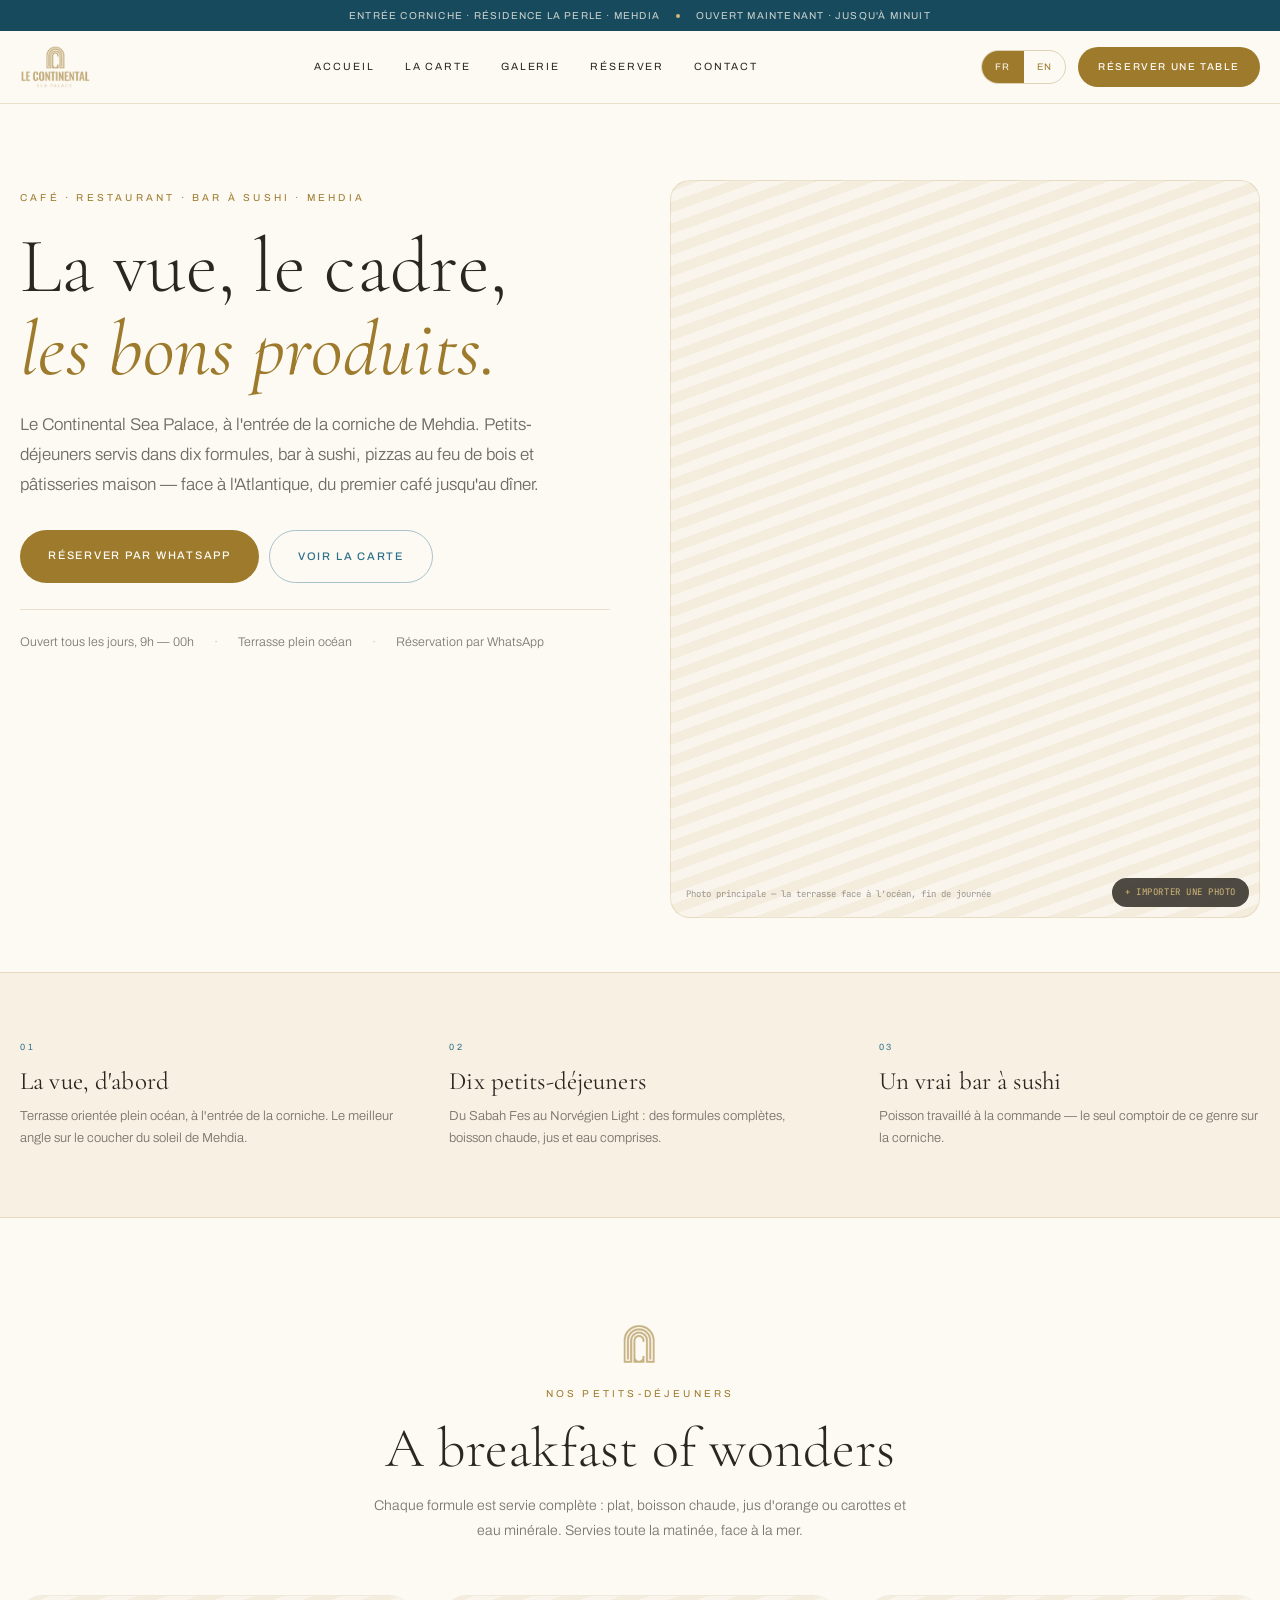
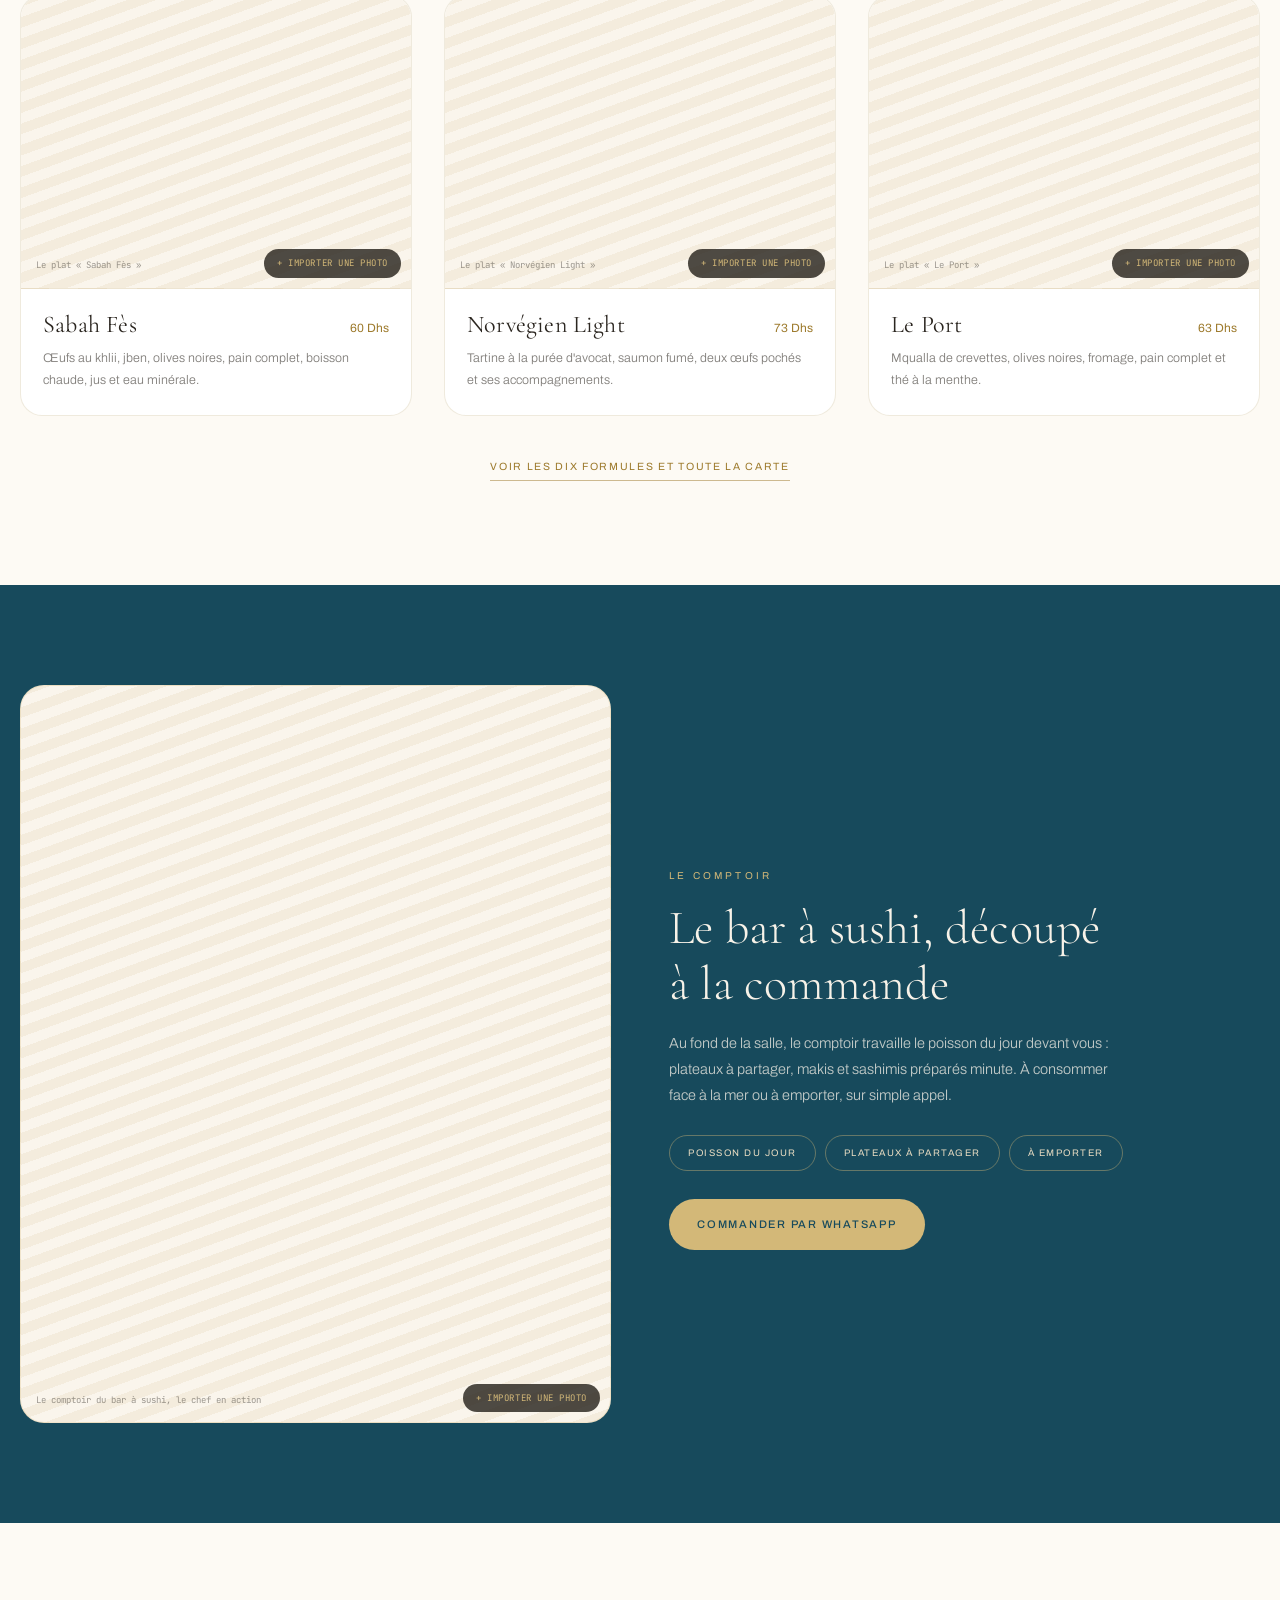
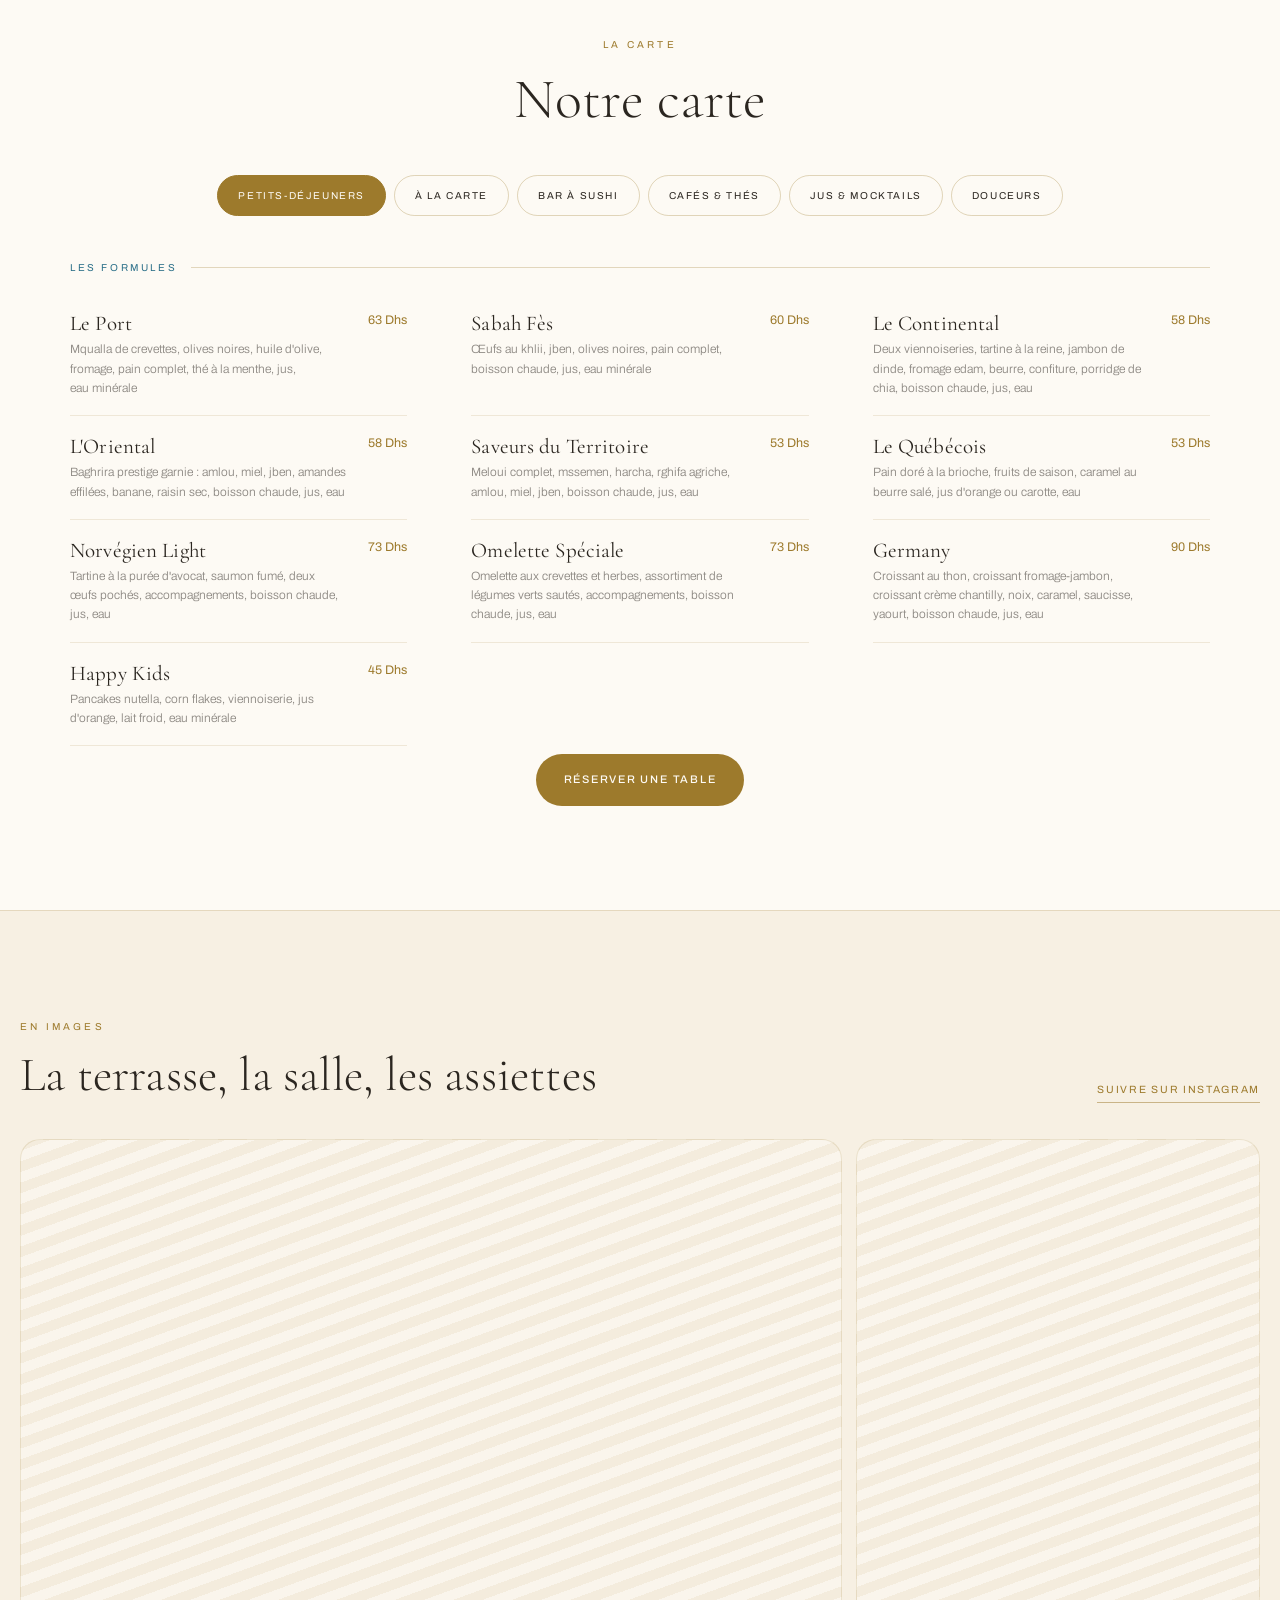
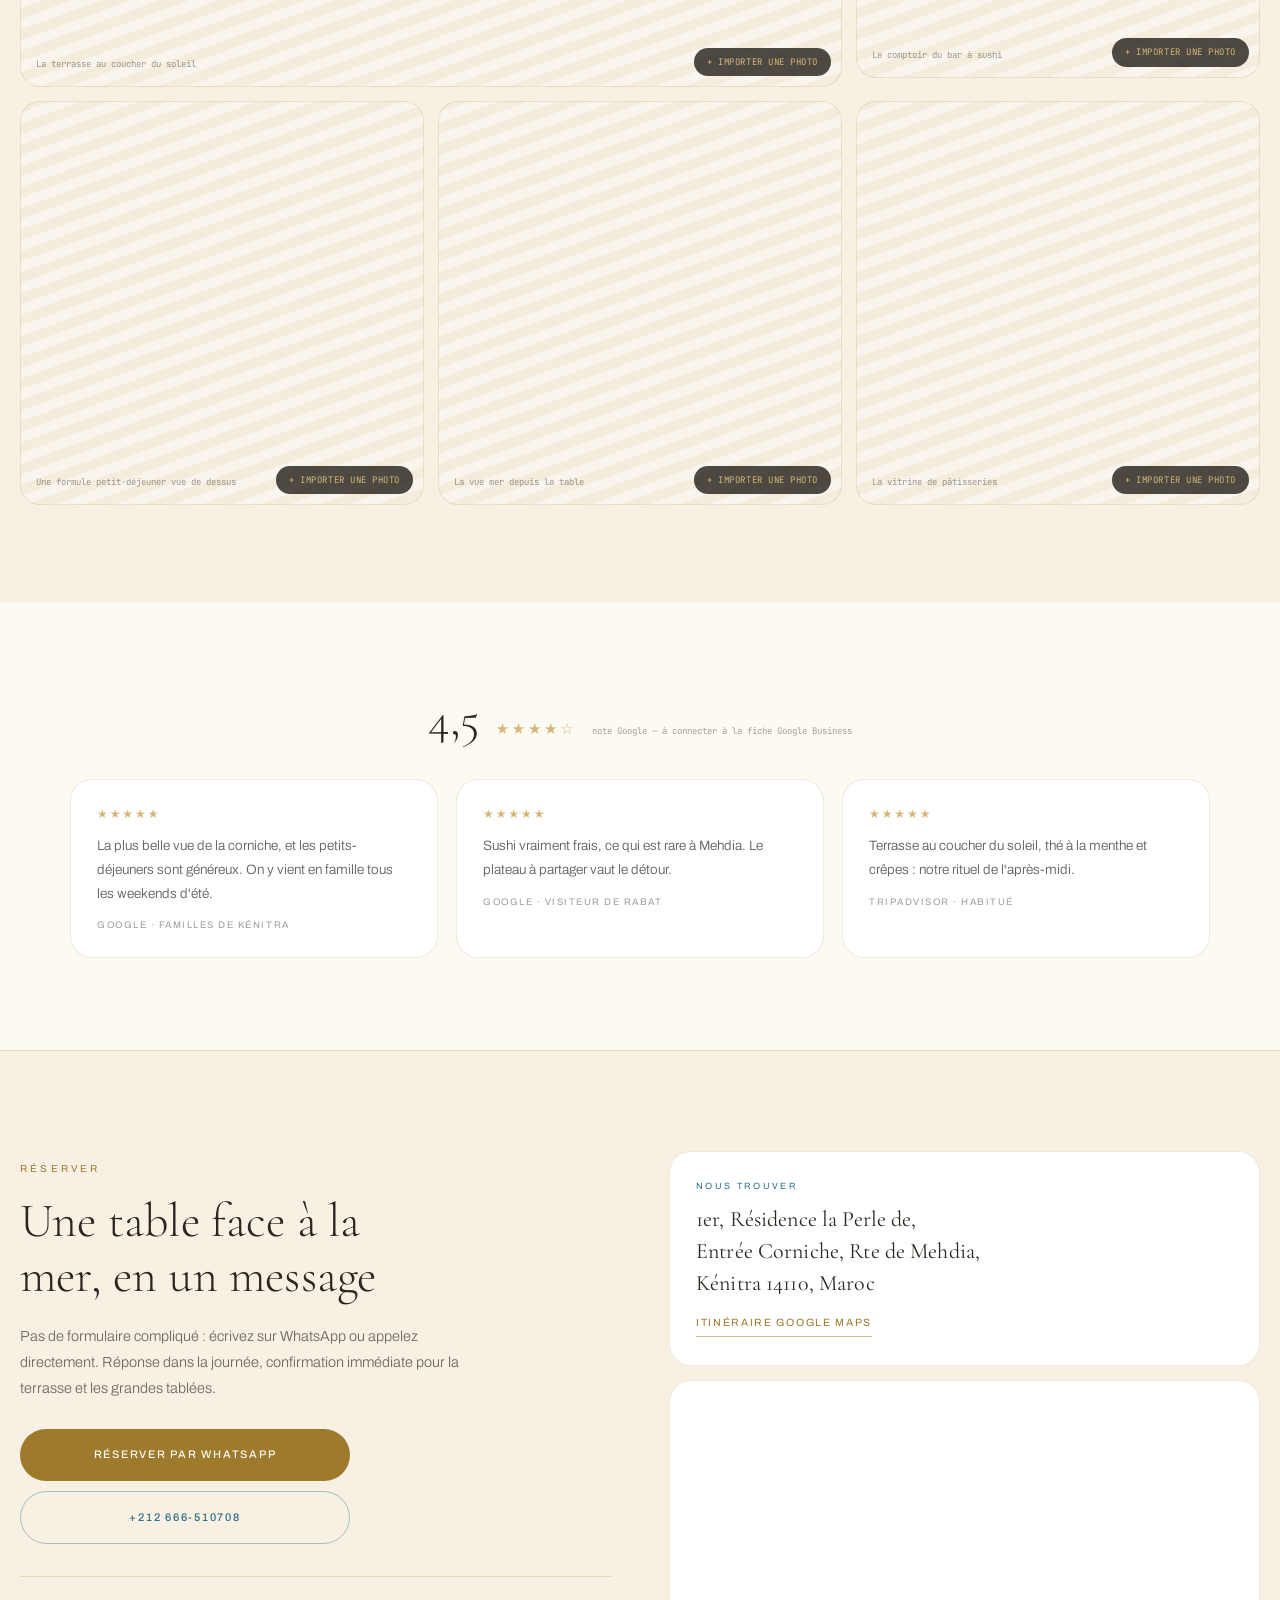
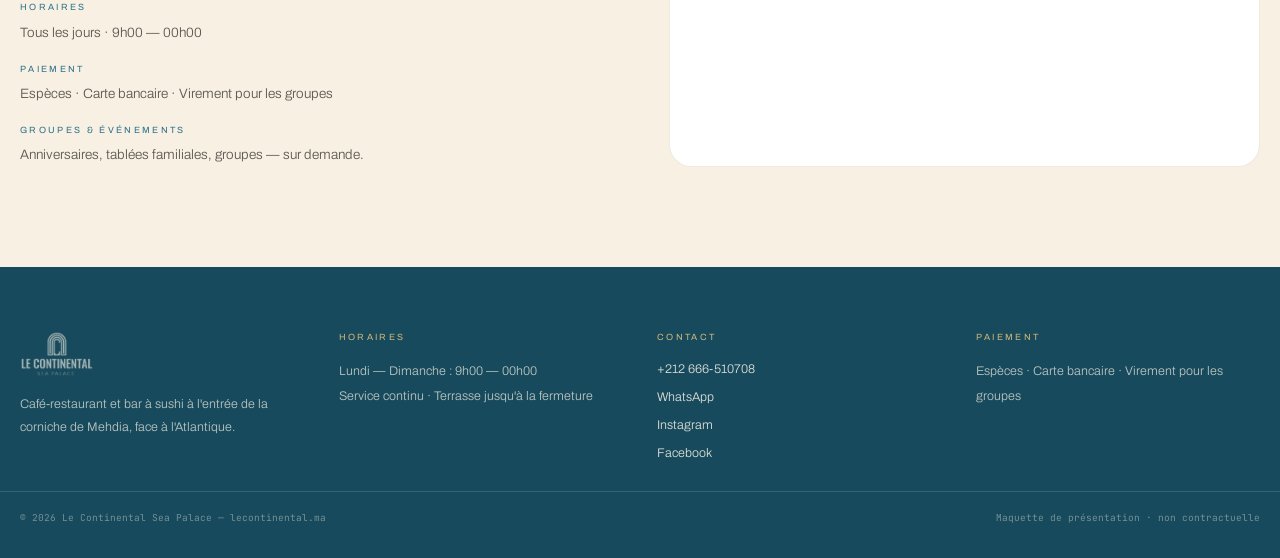
==== commit 52117af2: "Add files via upload" ====
--- a/index.html
+++ b/index.html
@@ -86,10 +86,6 @@
     </div>
     <div class="hero-media">
       <div class="media-slot hero-media-main" style="aspect-ratio:4/5" data-slot-key="photos/hero-terrasse" data-caption="Photo principale — la terrasse face à l'océan, fin de journée"><span>Photo principale — la terrasse face à l'océan, fin de journée</span></div>
-      <div class="hero-media-row">
-        <div class="media-slot" data-slot-key="photos/hero-petit-dej" data-caption="Un petit-déjeuner dressé"><span>Un petit-déjeuner dressé</span></div>
-        <div class="media-slot" data-slot-key="photos/hero-sushi" data-caption="Le comptoir à sushi"><span>Le comptoir à sushi</span></div>
-      </div>
     </div>
   </div>
 </section>
